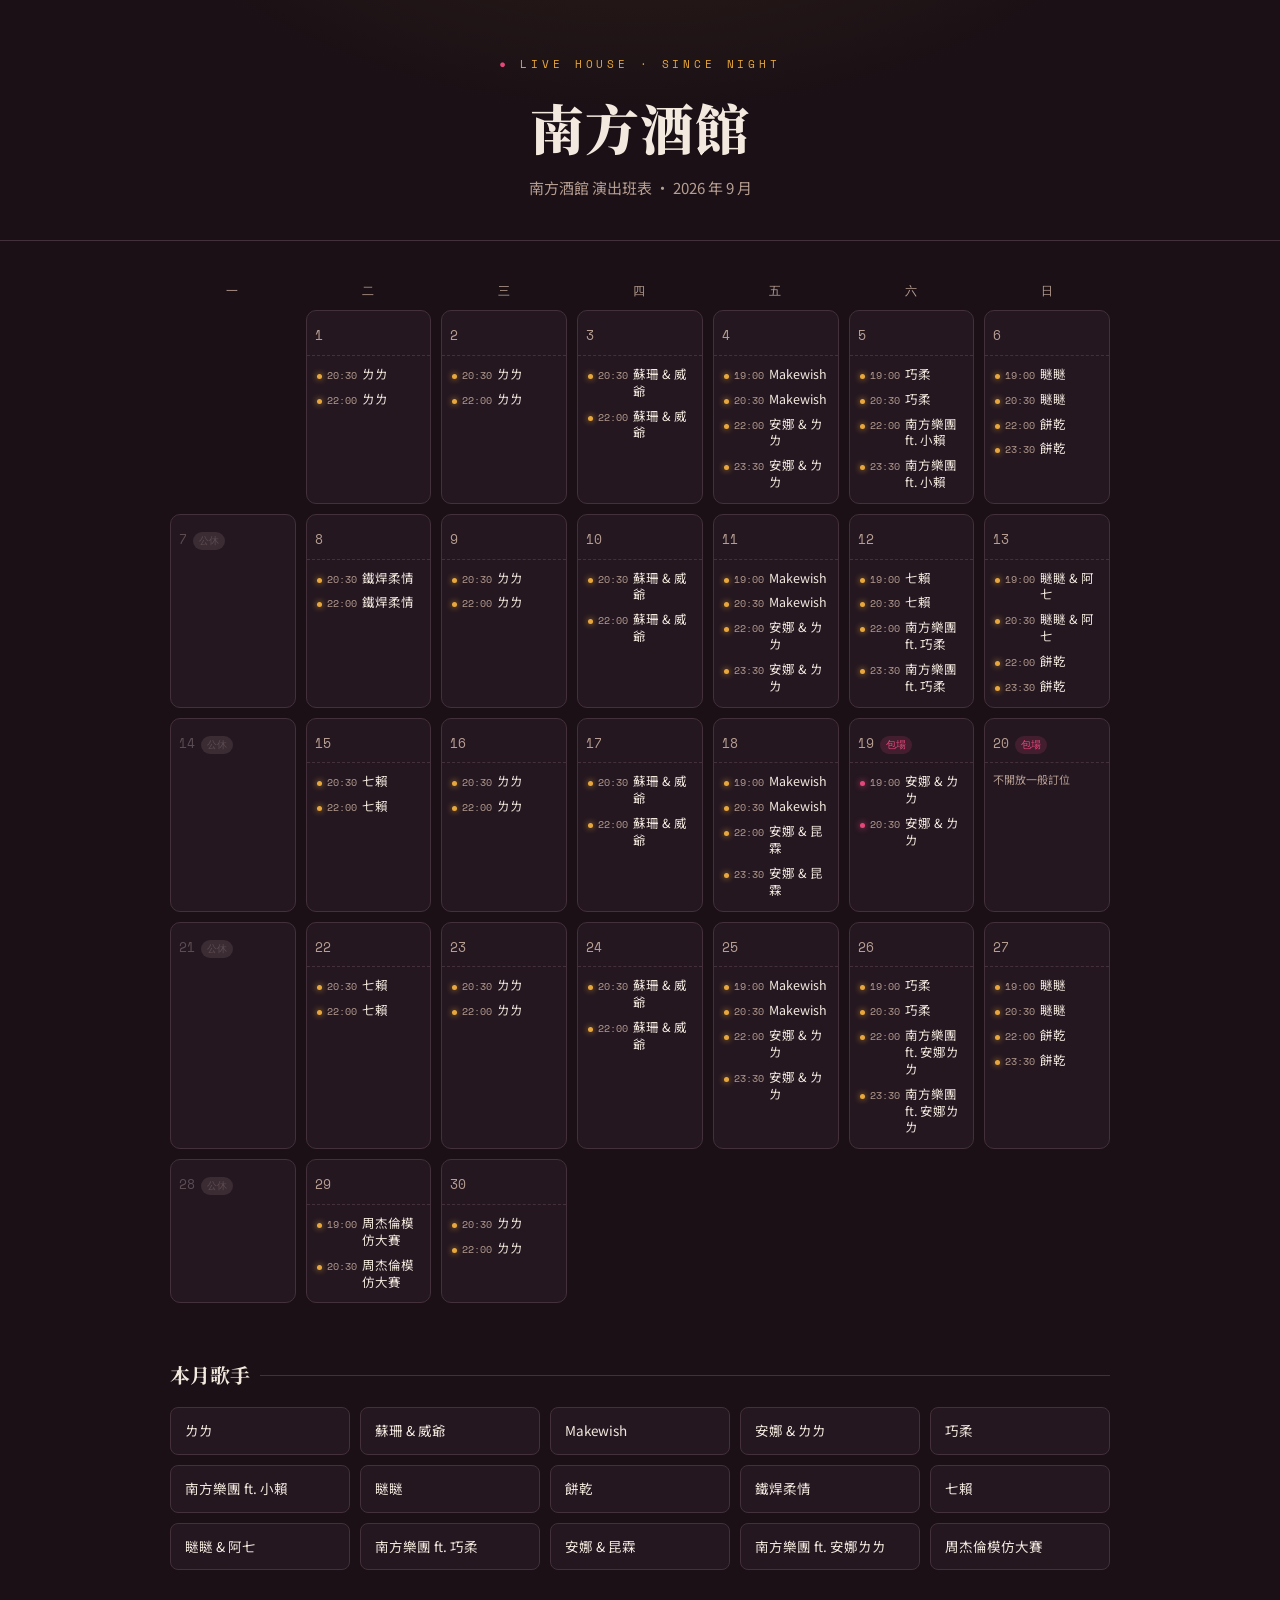
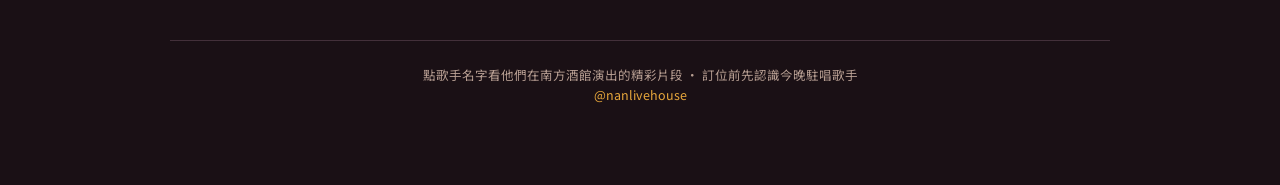
==== index.html @ 3b5760c6 "Add files via upload" ====
<!DOCTYPE html>
<html lang="zh-Hant">
<head>
<meta charset="UTF-8">
<meta name="viewport" content="width=device-width, initial-scale=1.0">
<title>南方酒館｜演出班表</title>
<meta name="description" content="南方酒館現場演出班表,點歌手名字看他們在台上的精彩片段。">
<link rel="stylesheet" href="style.css">
</head>
<body>

<header class="marquee">
  <div class="kicker">Live House · Since Night</div>
  <h1>南方酒館</h1>
  <div class="sub" id="month-sub">演出班表</div>
</header>

<main class="wrap">

  <div class="weekday-row">
    <div>一</div><div>二</div><div>三</div><div>四</div><div>五</div><div>六</div><div>日</div>
  </div>

  <div class="cal-grid" id="cal-grid"></div>

  <h2 class="section-title">本月歌手</h2>
  <div class="act-grid" id="act-grid"></div>

  <footer>
    點歌手名字看他們在南方酒館演出的精彩片段 · 訂位前先認識今晚駐唱歌手<br>
    <a href="https://www.instagram.com/nanlivehouse/" target="_blank" rel="noopener">@nanlivehouse</a>
  </footer>

</main>

<script src="data.js"></script>
<script>
  document.getElementById('month-sub').textContent = MONTH_SUBLABEL + ' · ' + MONTH_LABEL;
  document.title = '南方酒館｜' + MONTH_LABEL + ' 演出班表';

  const calGrid = document.getElementById('cal-grid');

  // 補前面的空格,讓 1 號對齊到正確星期
  for (let i = 0; i < FIRST_WEEKDAY; i++) {
    const empty = document.createElement('div');
    empty.className = 'day-card empty';
    calGrid.appendChild(empty);
  }

  const appearedActs = new Set();

  for (let day = 1; day <= DAYS_IN_MONTH; day++) {
    const info = SCHEDULE[day] || { sets: [] };
    const card = document.createElement('div');
    card.className = 'day-card';
    if (info.closed) card.classList.add('closed');
    if (info.private) card.classList.add('private');

    let html = `<span class="date-num">${day}</span>`;
    if (info.closed) html += `<span class="tag closed-tag">公休</span>`;
    if (info.private) html += `<span class="tag private-tag">包場</span>`;

    if (!info.closed) {
      html += `<hr class="perf">`;
      if (info.sets && info.sets.length) {
        html += `<ul class="lineup">`;
        info.sets.forEach(s => {
          const act = ACTS[s.a];
          if (!act) return;
          appearedActs.add(s.a);
          html += `<li><a href="act.html?id=${encodeURIComponent(s.a)}"><span class="time">${s.t}</span>${act.name}</a></li>`;
        });
        html += `</ul>`;
      } else if (info.private) {
        html += `<div style="font-size:11px;color:var(--muted)">不開放一般訂位</div>`;
      }
    }

    card.innerHTML = html;
    calGrid.appendChild(card);
  }

  // 本月歌手總覽(依 ACTS 定義順序,只列有出場的)
  const actGrid = document.getElementById('act-grid');
  Object.keys(ACTS).forEach(id => {
    if (!appearedActs.has(id)) return;
    const a = document.createElement('a');
    a.className = 'act-chip';
    a.href = `act.html?id=${encodeURIComponent(id)}`;
    a.textContent = ACTS[id].name;
    actGrid.appendChild(a);
  });
</script>

</body>
</html>
---- style.css ----
/* ============================================================
   南方酒館 — 共用樣式
   設計概念：深夜 live house 的票根與招牌燈
   ============================================================ */

@import url('https://fonts.googleapis.com/css2?family=Noto+Serif+TC:wght@600;700;900&family=Noto+Sans+TC:wght@400;500;700&family=Space+Mono:wght@400;700&display=swap');

:root{
  --bg:        #1a1015;
  --surface:   #241720;
  --surface-2: #2c1c26;
  --line:      #43303a;
  --gold:      #e7a73c;
  --gold-dim:  #a97d33;
  --rose:      #e4487a;
  --cream:     #f3e9de;
  --muted:     #b79e92;
  --closed:    #5c4c52;

  --serif: 'Noto Serif TC', serif;
  --sans:  'Noto Sans TC', sans-serif;
  --mono:  'Space Mono', monospace;
}

*{ box-sizing: border-box; }

html{ scroll-behavior: smooth; }

body{
  margin: 0;
  background:
    radial-gradient(ellipse 900px 500px at 50% -10%, rgba(231,167,60,0.10), transparent 60%),
    var(--bg);
  color: var(--cream);
  font-family: var(--sans);
  line-height: 1.6;
  -webkit-font-smoothing: antialiased;
}

a{ color: inherit; text-decoration: none; }

:focus-visible{
  outline: 2px solid var(--gold);
  outline-offset: 3px;
}

.wrap{
  max-width: 980px;
  margin: 0 auto;
  padding: 0 20px 80px;
}

/* ---------- Header / marquee ---------- */

.marquee{
  padding: 56px 20px 40px;
  text-align: center;
  border-bottom: 1px solid var(--line);
  margin-bottom: 40px;
}

.marquee .kicker{
  font-family: var(--mono);
  letter-spacing: 0.35em;
  font-size: 11px;
  color: var(--gold);
  text-transform: uppercase;
}

.marquee .kicker::before{
  content: "● ";
  color: var(--rose);
  animation: pulse 1.8s ease-in-out infinite;
}

.marquee h1{
  font-family: var(--serif);
  font-weight: 900;
  font-size: clamp(34px, 6vw, 54px);
  margin: 10px 0 6px;
  letter-spacing: 0.02em;
}

.marquee .sub{
  color: var(--muted);
  font-size: 15px;
}

@keyframes pulse{
  0%, 100%{ opacity: 1; }
  50%{ opacity: 0.25; }
}

@media (prefers-reduced-motion: reduce){
  .marquee .kicker::before{ animation: none; }
  *{ scroll-behavior: auto !important; }
}

/* ---------- Calendar grid ---------- */

.weekday-row{
  display: grid;
  grid-template-columns: repeat(7, 1fr);
  gap: 10px;
  margin-bottom: 10px;
}
.weekday-row div{
  text-align: center;
  font-family: var(--mono);
  font-size: 12px;
  color: var(--muted);
  letter-spacing: 0.1em;
}

.cal-grid{
  display: grid;
  grid-template-columns: repeat(7, 1fr);
  gap: 10px;
}

.day-card{
  background: var(--surface);
  border: 1px solid var(--line);
  border-radius: 10px;
  min-height: 118px;
  padding: 10px 8px;
  position: relative;
  overflow: hidden;
}

.day-card.empty{
  background: transparent;
  border: none;
}

.day-card.closed{
  color: var(--closed);
}

.day-card .date-num{
  font-family: var(--mono);
  font-size: 13px;
  color: var(--muted);
}

.day-card.closed .date-num{ color: var(--closed); }

.day-card .tag{
  display: inline-block;
  margin-left: 6px;
  font-size: 10px;
  padding: 1px 6px;
  border-radius: 999px;
  font-family: var(--mono);
}

.tag.closed-tag{ background: rgba(92,76,82,0.4); color: var(--closed); }
.tag.private-tag{ background: rgba(228,72,122,0.16); color: var(--rose); }

/* perforation = signature element, separates date from lineup like a torn ticket */
.day-card .perf{
  border: none;
  border-top: 1px dashed var(--line);
  margin: 8px -8px 8px;
  position: relative;
}
.day-card .perf::before,
.day-card .perf::after{
  content: "";
  position: absolute;
  top: -5px;
  width: 10px; height: 10px;
  border-radius: 50%;
  background: var(--bg);
}
.day-card .perf::before{ left: -5px; }
.day-card .perf::after{ right: -5px; }

.lineup{
  list-style: none;
  margin: 0; padding: 0;
  display: flex;
  flex-direction: column;
  gap: 4px;
}

.lineup li a{
  display: flex;
  align-items: baseline;
  gap: 5px;
  font-size: 12.5px;
  color: var(--cream);
  line-height: 1.35;
  padding: 2px 2px;
  border-radius: 4px;
  transition: background 0.15s ease, color 0.15s ease;
}

.lineup li a::before{
  content: "";
  width: 5px; height: 5px;
  border-radius: 50%;
  background: var(--gold);
  flex: none;
  box-shadow: 0 0 6px rgba(231,167,60,0.9);
}

.lineup li a:hover,
.lineup li a:focus-visible{
  background: rgba(231,167,60,0.12);
  color: var(--gold);
}

.lineup .time{
  font-family: var(--mono);
  font-size: 10px;
  color: var(--muted);
  flex: none;
}

.day-card.private .lineup li a::before{ background: var(--rose); box-shadow: 0 0 6px rgba(228,72,122,0.9); }

/* ---------- legend / index list ---------- */

.section-title{
  font-family: var(--serif);
  font-weight: 700;
  font-size: 20px;
  margin: 56px 0 16px;
  display: flex;
  align-items: center;
  gap: 10px;
}
.section-title::after{
  content: "";
  flex: 1;
  height: 1px;
  background: var(--line);
}

.act-grid{
  display: grid;
  grid-template-columns: repeat(auto-fill, minmax(150px, 1fr));
  gap: 10px;
}

.act-chip{
  background: var(--surface);
  border: 1px solid var(--line);
  border-radius: 8px;
  padding: 12px 14px;
  font-size: 13.5px;
  transition: transform 0.15s ease, border-color 0.15s ease;
}
.act-chip:hover, .act-chip:focus-visible{
  border-color: var(--gold-dim);
  transform: translateY(-2px);
}

/* ---------- Act detail page ---------- */

.back-link{
  display: inline-flex;
  align-items: center;
  gap: 6px;
  font-family: var(--mono);
  font-size: 12px;
  color: var(--muted);
  margin-bottom: 28px;
}
.back-link:hover{ color: var(--gold); }

.act-hero{
  padding: 20px 0 30px;
  border-bottom: 1px solid var(--line);
  margin-bottom: 30px;
}
.act-hero .kicker{
  font-family: var(--mono);
  font-size: 11px;
  letter-spacing: 0.3em;
  color: var(--gold);
  text-transform: uppercase;
}
.act-hero h1{
  font-family: var(--serif);
  font-weight: 900;
  font-size: clamp(30px, 6vw, 48px);
  margin: 8px 0 0;
}

.dates-row{
  display: flex;
  flex-wrap: wrap;
  gap: 8px;
  margin-top: 18px;
}
.date-pill{
  font-family: var(--mono);
  font-size: 12px;
  padding: 5px 10px;
  border: 1px solid var(--line);
  border-radius: 999px;
  color: var(--muted);
}

.video-grid{
  display: grid;
  grid-template-columns: repeat(auto-fill, minmax(280px, 1fr));
  gap: 20px;
}

.video-embed{
  background: var(--surface);
  border: 1px solid var(--line);
  border-radius: 12px;
  overflow: hidden;
}

.video-embed iframe,
.video-embed blockquote{
  width: 100% !important;
  margin: 0 !important;
}

.empty-state{
  background: var(--surface);
  border: 1px dashed var(--line);
  border-radius: 12px;
  padding: 40px 24px;
  text-align: center;
  color: var(--muted);
  font-size: 14px;
}
.empty-state .big{
  font-family: var(--serif);
  font-size: 18px;
  color: var(--cream);
  margin-bottom: 6px;
}

footer{
  margin-top: 70px;
  padding-top: 24px;
  border-top: 1px solid var(--line);
  color: var(--muted);
  font-size: 12.5px;
  text-align: center;
}
footer a{ color: var(--gold); }

@media (max-width: 680px){
  .cal-grid, .weekday-row{ grid-template-columns: repeat(7, minmax(0,1fr)); gap: 6px; }
  .day-card{ padding: 6px 5px; min-height: 96px; }
  .lineup li a{ font-size: 10.5px; }
  .lineup .time{ display: none; } /* too tight on phones — dot + name is enough */
  .weekday-row div{ font-size: 10px; }
}
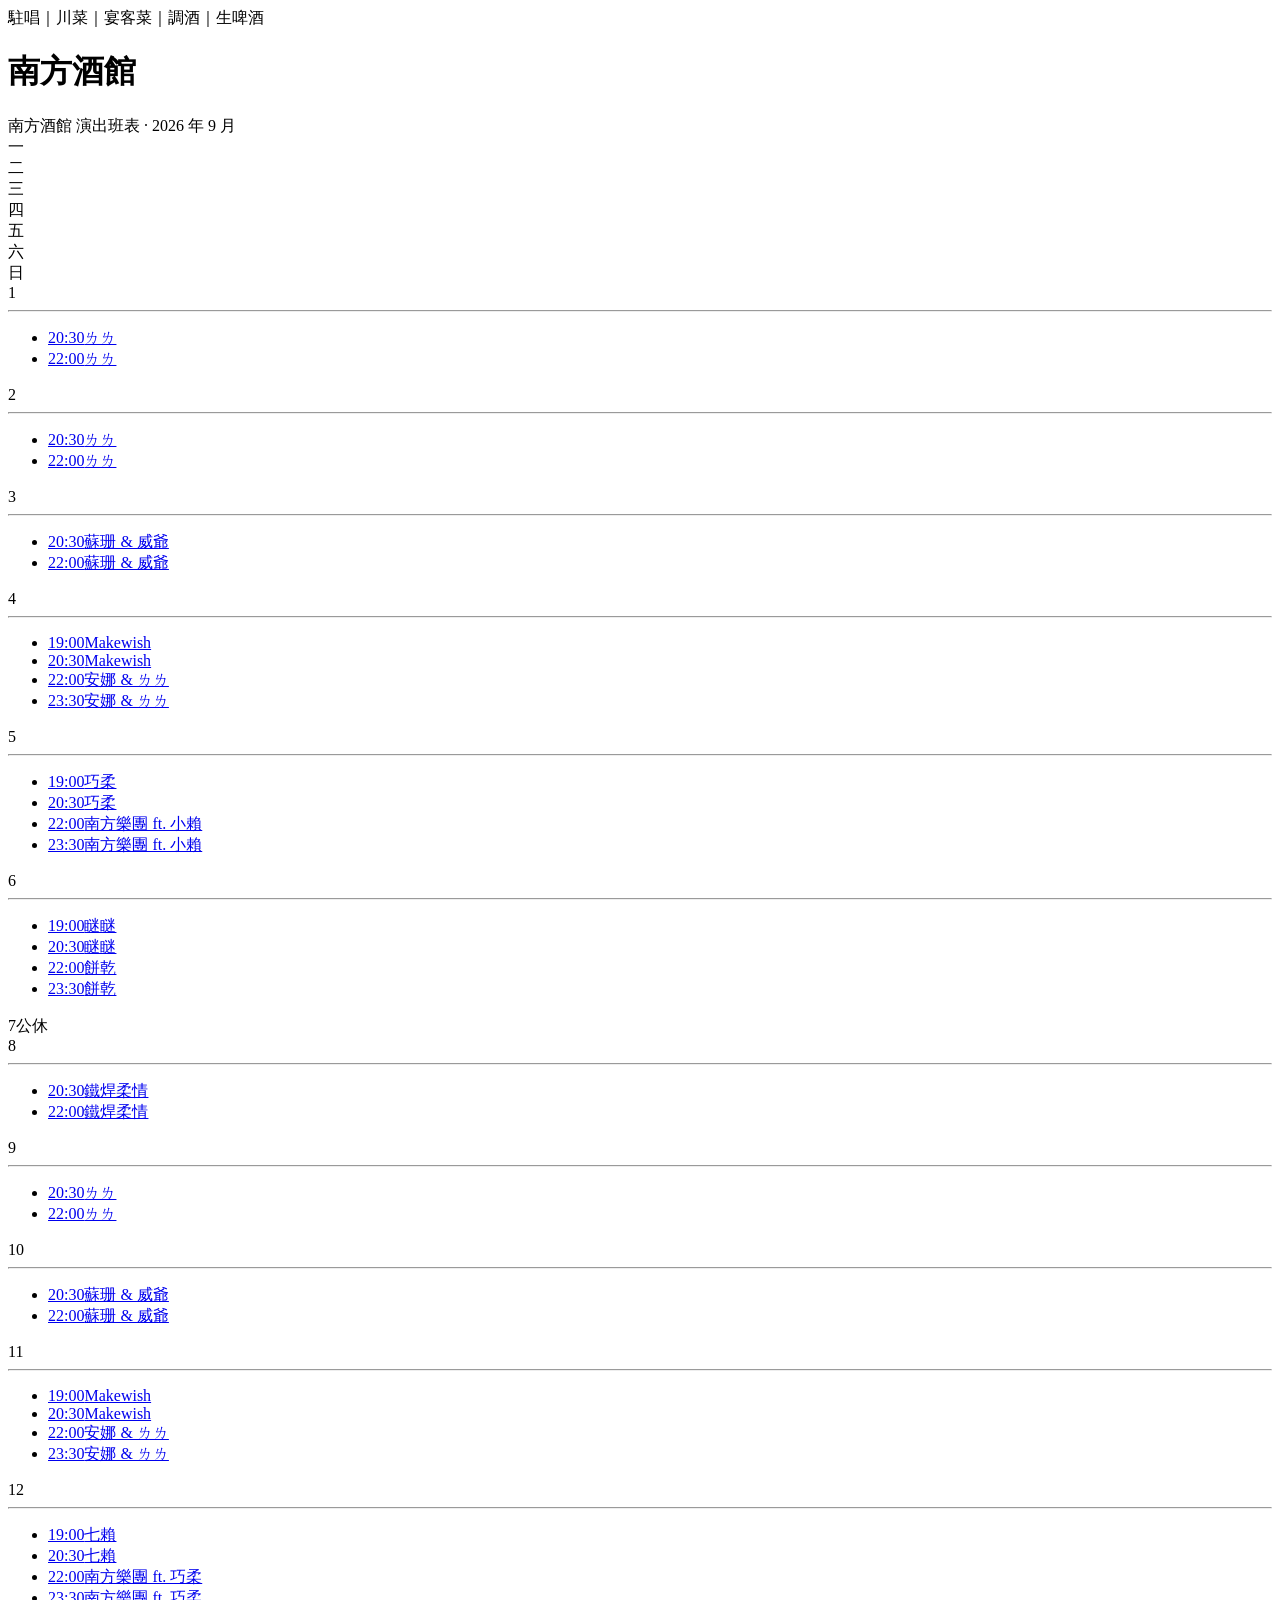
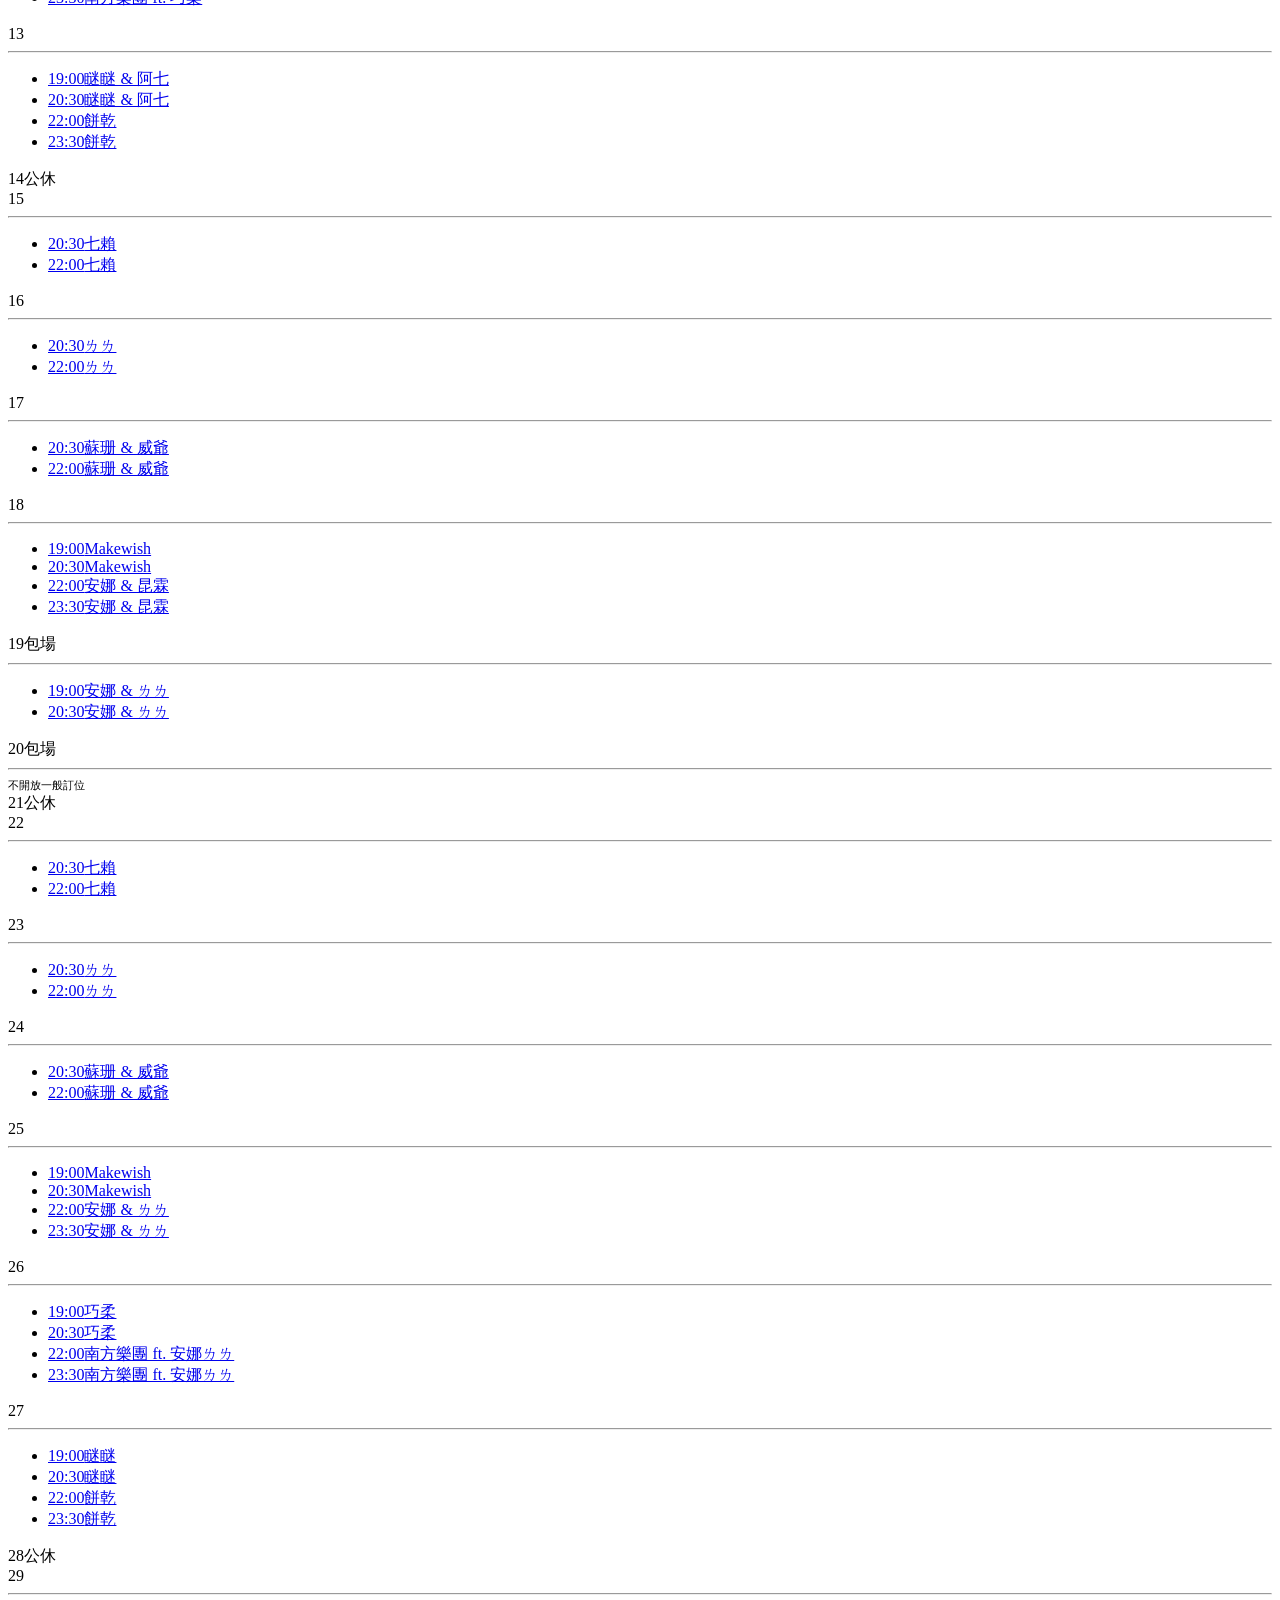
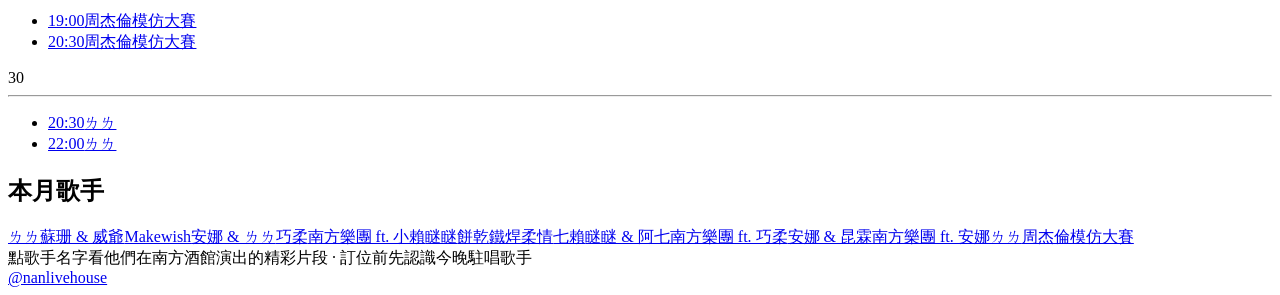
==== commit 074e1868: "Rename index_1.html to index.html" ====
--- a/index.html
+++ b/index.html
@@ -10,7 +10,7 @@
 <body>
 
 <header class="marquee">
-  <div class="kicker">Live House · Since Night</div>
+  <div class="kicker">駐唱｜川菜｜宴客菜｜調酒｜生啤酒</div>
   <h1>南方酒館</h1>
   <div class="sub" id="month-sub">演出班表</div>
 </header>
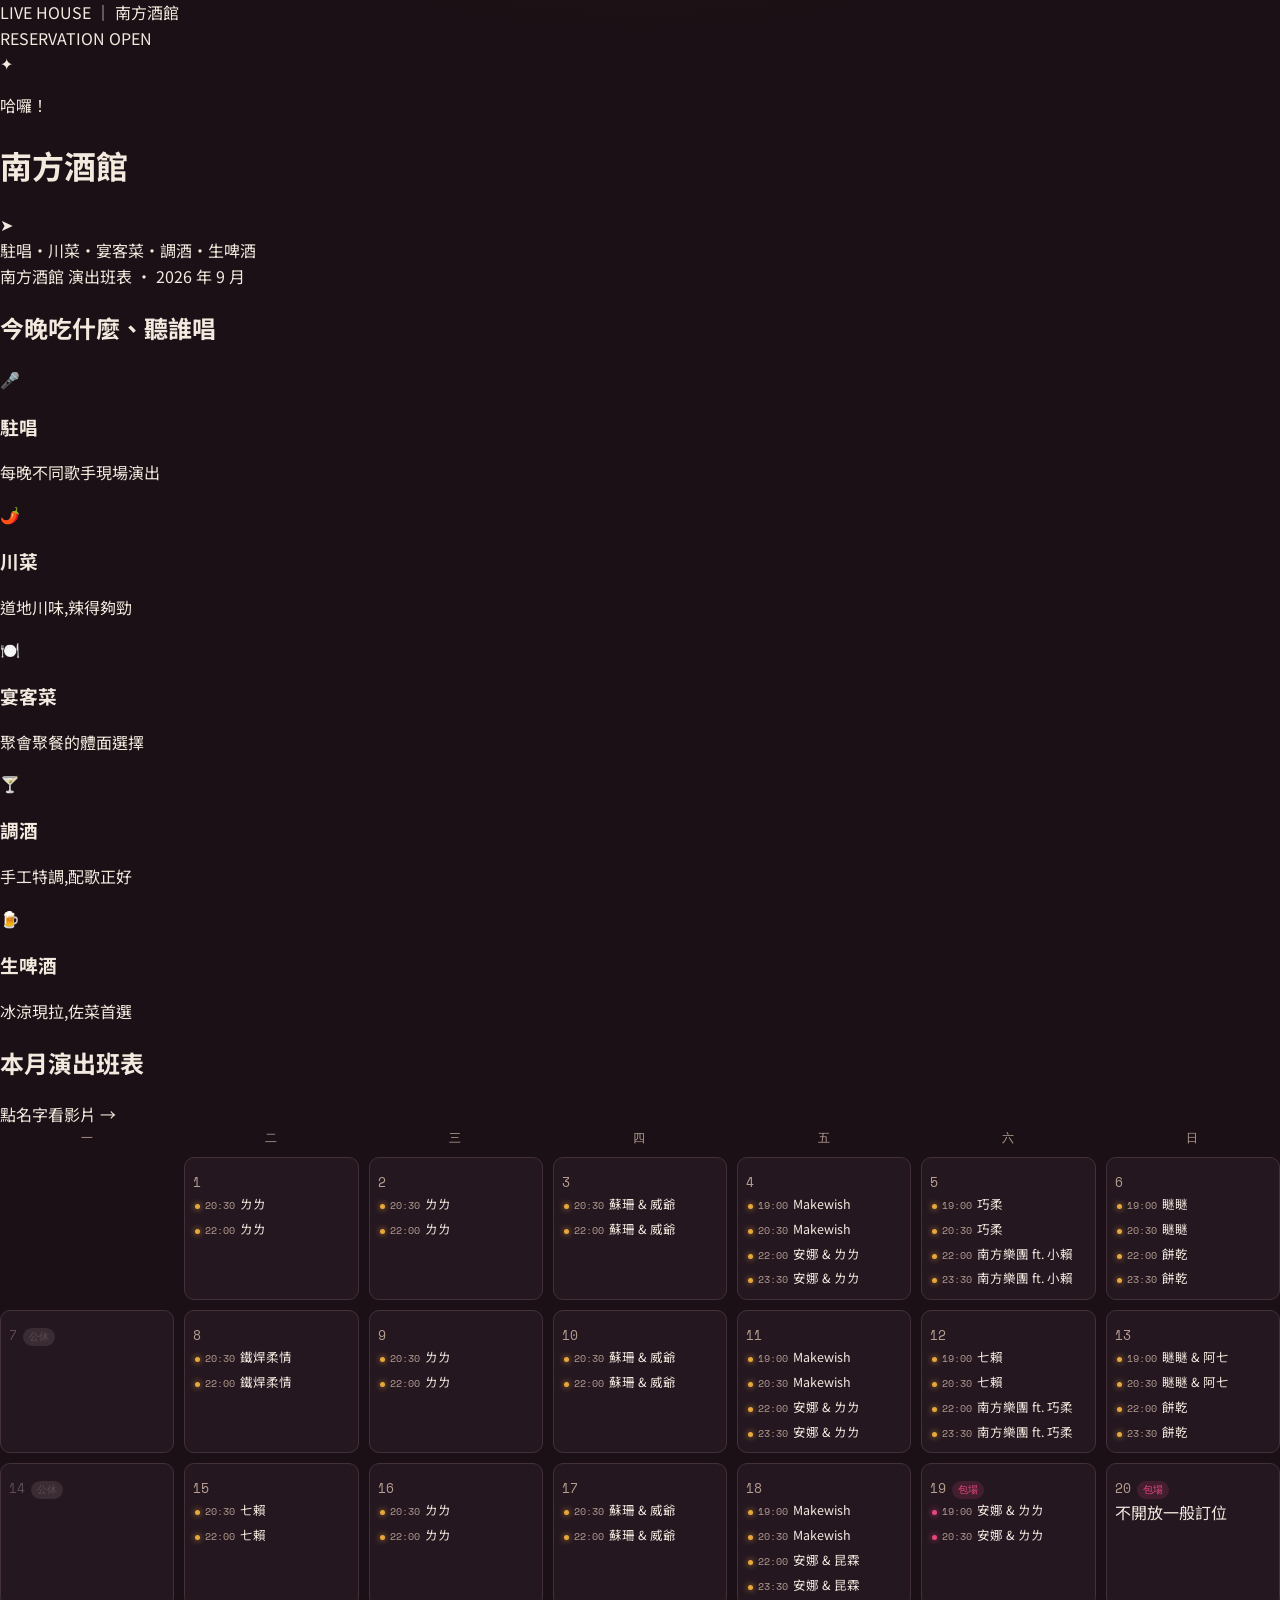
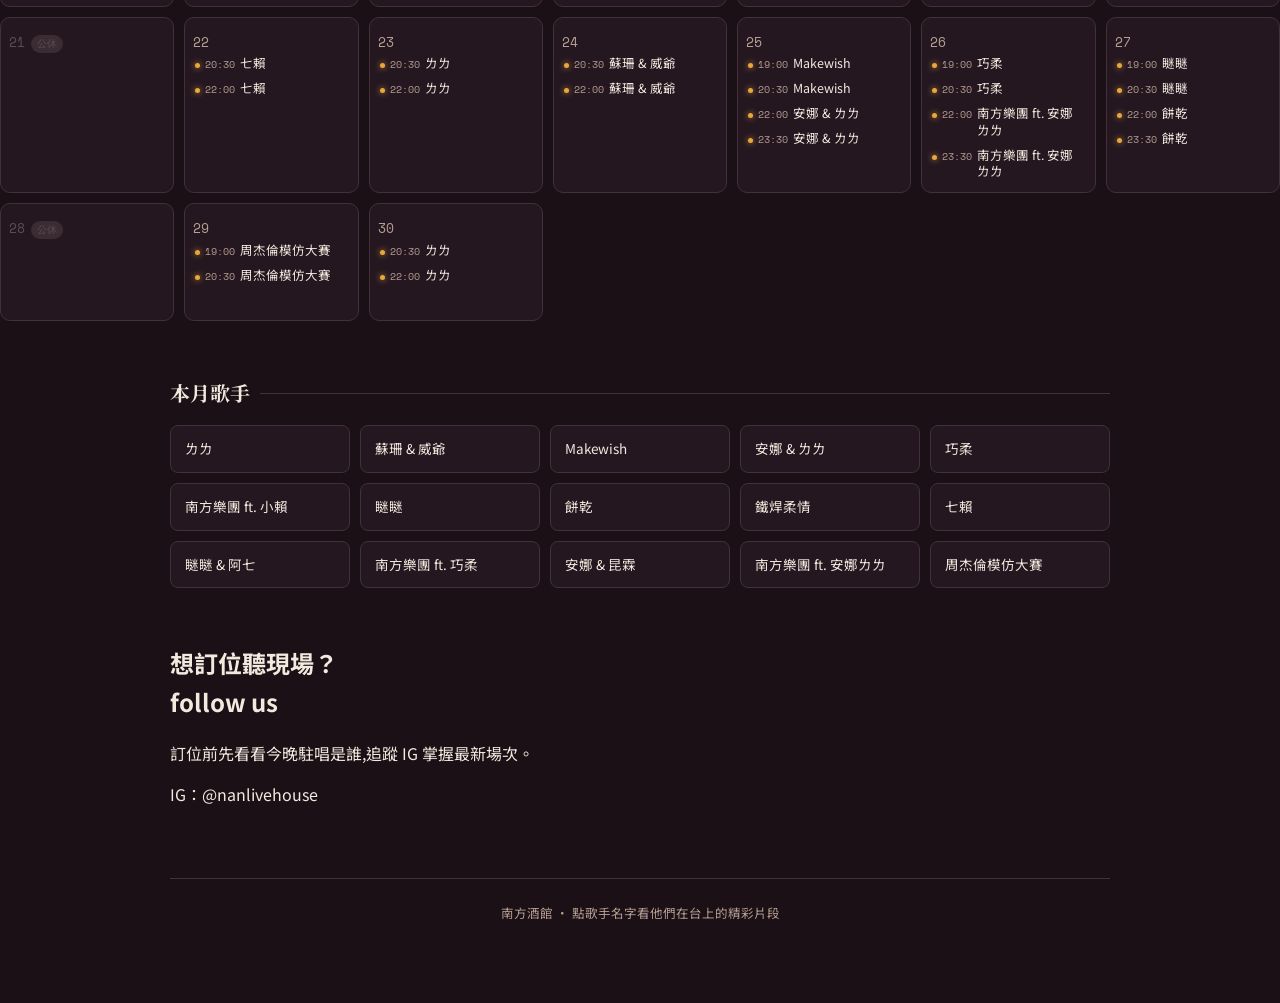
==== commit f0ffa40a: "Update index.html" ====
--- a/index.html
+++ b/index.html
@@ -9,26 +9,89 @@
 </head>
 <body>
 
-<header class="marquee">
-  <div class="kicker">駐唱｜川菜｜宴客菜｜調酒｜生啤酒</div>
-  <h1>南方酒館</h1>
-  <div class="sub" id="month-sub">演出班表</div>
-</header>
+<div class="hero">
+  <div class="hero-top">
+    <div class="eyebrow"><span class="dot"></span>LIVE HOUSE ｜ 南方酒館</div>
+    <div class="portfolio-pill">RESERVATION OPEN</div>
+  </div>
+
+  <div class="hero-headline">
+    <span class="doodle d1">✦</span>
+    <p class="hand-hello">哈囉！</p>
+    <h1 class="big-title">南方酒館</h1>
+    <span class="doodle d2">➤</span>
+  </div>
+
+  <div class="tagline-wrap">
+    <span class="tagline">駐唱・川菜・宴客菜・調酒・生啤酒</span>
+  </div>
+
+  <div class="hero-meta" id="month-sub">Loading…</div>
+</div>
+
+<section class="feature-section">
+  <h2 class="feature-heading">今晚吃什麼、聽誰唱</h2>
+  <div class="feature-row">
+    <div class="feature-item">
+      <div class="feature-icon">🎤</div>
+      <h3>駐唱</h3>
+      <p>每晚不同歌手現場演出</p>
+    </div>
+    <div class="feature-item">
+      <div class="feature-icon">🌶️</div>
+      <h3>川菜</h3>
+      <p>道地川味,辣得夠勁</p>
+    </div>
+    <div class="feature-item">
+      <div class="feature-icon">🍽️</div>
+      <h3>宴客菜</h3>
+      <p>聚會聚餐的體面選擇</p>
+    </div>
+    <div class="feature-item">
+      <div class="feature-icon">🍸</div>
+      <h3>調酒</h3>
+      <p>手工特調,配歌正好</p>
+    </div>
+    <div class="feature-item">
+      <div class="feature-icon">🍺</div>
+      <h3>生啤酒</h3>
+      <p>冰涼現拉,佐菜首選</p>
+    </div>
+  </div>
+</section>
+
+<section class="schedule-band">
+  <div class="schedule-inner">
+    <div class="schedule-heading-row">
+      <h2 class="schedule-heading">本月演出班表</h2>
+      <span class="mini-badge">點名字看影片 →</span>
+    </div>
+
+    <div class="weekday-row">
+      <div>一</div><div>二</div><div>三</div><div>四</div><div>五</div><div>六</div><div>日</div>
+    </div>
+
+    <div class="cal-grid" id="cal-grid"></div>
+  </div>
+</section>
 
 <main class="wrap">
-
-  <div class="weekday-row">
-    <div>一</div><div>二</div><div>三</div><div>四</div><div>五</div><div>六</div><div>日</div>
-  </div>
-
-  <div class="cal-grid" id="cal-grid"></div>
 
   <h2 class="section-title">本月歌手</h2>
   <div class="act-grid" id="act-grid"></div>
 
-  <footer>
-    點歌手名字看他們在南方酒館演出的精彩片段 · 訂位前先認識今晚駐唱歌手<br>
-    <a href="https://www.instagram.com/nanlivehouse/" target="_blank" rel="noopener">@nanlivehouse</a>
+  <div class="cta-band" style="margin-top:56px;">
+    <div class="cta-left">
+      <h2>想訂位聽現場？<br><span class="accent">follow us</span></h2>
+      <p>訂位前先看看今晚駐唱是誰,追蹤 IG 掌握最新場次。</p>
+    </div>
+    <div class="cta-right">
+      IG：<a href="https://www.instagram.com/nanlivehouse/" target="_blank" rel="noopener">@nanlivehouse</a>
+    </div>
+  </div>
+
+  <footer class="site-footer">
+    南方酒館 · 點歌手名字看他們在台上的精彩片段
   </footer>
 
 </main>
@@ -40,7 +103,6 @@
 
   const calGrid = document.getElementById('cal-grid');
 
-  // 補前面的空格,讓 1 號對齊到正確星期
   for (let i = 0; i < FIRST_WEEKDAY; i++) {
     const empty = document.createElement('div');
     empty.className = 'day-card empty';
@@ -61,7 +123,6 @@
     if (info.private) html += `<span class="tag private-tag">包場</span>`;
 
     if (!info.closed) {
-      html += `<hr class="perf">`;
       if (info.sets && info.sets.length) {
         html += `<ul class="lineup">`;
         info.sets.forEach(s => {
@@ -72,7 +133,7 @@
         });
         html += `</ul>`;
       } else if (info.private) {
-        html += `<div style="font-size:11px;color:var(--muted)">不開放一般訂位</div>`;
+        html += `<div class="private-note">不開放一般訂位</div>`;
       }
     }
 
@@ -80,7 +141,6 @@
     calGrid.appendChild(card);
   }
 
-  // 本月歌手總覽(依 ACTS 定義順序,只列有出場的)
   const actGrid = document.getElementById('act-grid');
   Object.keys(ACTS).forEach(id => {
     if (!appearedActs.has(id)) return;
--- a/style.css
+++ b/style.css
@@ -0,0 +1,369 @@
+/* ============================================================
+   南方酒館 — 共用樣式
+   設計概念：深夜 live house 的票根與招牌燈
+   ============================================================ */
+
+@import url('https://fonts.googleapis.com/css2?family=Noto+Serif+TC:wght@600;700;900&family=Noto+Sans+TC:wght@400;500;700&family=Space+Mono:wght@400;700&display=swap');
+
+:root{
+  --bg:        #1a1015;
+  --surface:   #241720;
+  --surface-2: #2c1c26;
+  --line:      #43303a;
+  --gold:      #e7a73c;
+  --gold-dim:  #a97d33;
+  --rose:      #e4487a;
+  --cream:     #f3e9de;
+  --muted:     #b79e92;
+  --closed:    #5c4c52;
+
+  --serif: 'Noto Serif TC', serif;
+  --sans:  'Noto Sans TC', sans-serif;
+  --mono:  'Space Mono', monospace;
+}
+
+*{ box-sizing: border-box; }
+
+html{ scroll-behavior: smooth; }
+
+body{
+  margin: 0;
+  background:
+    radial-gradient(ellipse 900px 500px at 50% -10%, rgba(231,167,60,0.10), transparent 60%),
+    var(--bg);
+  color: var(--cream);
+  font-family: var(--sans);
+  line-height: 1.6;
+  -webkit-font-smoothing: antialiased;
+}
+
+a{ color: inherit; text-decoration: none; }
+
+:focus-visible{
+  outline: 2px solid var(--gold);
+  outline-offset: 3px;
+}
+
+.wrap{
+  max-width: 980px;
+  margin: 0 auto;
+  padding: 0 20px 80px;
+}
+
+/* ---------- Header / marquee ---------- */
+
+.marquee{
+  padding: 56px 20px 40px;
+  text-align: center;
+  border-bottom: 1px solid var(--line);
+  margin-bottom: 40px;
+}
+
+.marquee .kicker{
+  font-family: var(--mono);
+  letter-spacing: 0.15em;
+  font-size: 12px;
+  color: var(--gold);
+}
+
+.marquee .kicker::before{
+  content: "● ";
+  color: var(--rose);
+  animation: pulse 1.8s ease-in-out infinite;
+}
+
+.marquee h1{
+  font-family: var(--serif);
+  font-weight: 900;
+  font-size: clamp(34px, 6vw, 54px);
+  margin: 10px 0 6px;
+  letter-spacing: 0.02em;
+}
+
+.marquee .sub{
+  color: var(--muted);
+  font-size: 15px;
+}
+
+@keyframes pulse{
+  0%, 100%{ opacity: 1; }
+  50%{ opacity: 0.25; }
+}
+
+@media (prefers-reduced-motion: reduce){
+  .marquee .kicker::before{ animation: none; }
+  *{ scroll-behavior: auto !important; }
+}
+
+/* ---------- Calendar grid ---------- */
+
+.weekday-row{
+  display: grid;
+  grid-template-columns: repeat(7, 1fr);
+  gap: 10px;
+  margin-bottom: 10px;
+}
+.weekday-row div{
+  text-align: center;
+  font-family: var(--mono);
+  font-size: 12px;
+  color: var(--muted);
+  letter-spacing: 0.1em;
+}
+
+.cal-grid{
+  display: grid;
+  grid-template-columns: repeat(7, 1fr);
+  gap: 10px;
+}
+
+.day-card{
+  background: var(--surface);
+  border: 1px solid var(--line);
+  border-radius: 10px;
+  min-height: 118px;
+  padding: 10px 8px;
+  position: relative;
+  overflow: hidden;
+}
+
+.day-card.empty{
+  background: transparent;
+  border: none;
+}
+
+.day-card.closed{
+  color: var(--closed);
+}
+
+.day-card .date-num{
+  font-family: var(--mono);
+  font-size: 13px;
+  color: var(--muted);
+}
+
+.day-card.closed .date-num{ color: var(--closed); }
+
+.day-card .tag{
+  display: inline-block;
+  margin-left: 6px;
+  font-size: 10px;
+  padding: 1px 6px;
+  border-radius: 999px;
+  font-family: var(--mono);
+}
+
+.tag.closed-tag{ background: rgba(92,76,82,0.4); color: var(--closed); }
+.tag.private-tag{ background: rgba(228,72,122,0.16); color: var(--rose); }
+
+/* perforation = signature element, separates date from lineup like a torn ticket */
+.day-card .perf{
+  border: none;
+  border-top: 1px dashed var(--line);
+  margin: 8px -8px 8px;
+  position: relative;
+}
+.day-card .perf::before,
+.day-card .perf::after{
+  content: "";
+  position: absolute;
+  top: -5px;
+  width: 10px; height: 10px;
+  border-radius: 50%;
+  background: var(--bg);
+}
+.day-card .perf::before{ left: -5px; }
+.day-card .perf::after{ right: -5px; }
+
+.lineup{
+  list-style: none;
+  margin: 0; padding: 0;
+  display: flex;
+  flex-direction: column;
+  gap: 4px;
+}
+
+.lineup li a{
+  display: flex;
+  align-items: baseline;
+  gap: 5px;
+  font-size: 12.5px;
+  color: var(--cream);
+  line-height: 1.35;
+  padding: 2px 2px;
+  border-radius: 4px;
+  transition: background 0.15s ease, color 0.15s ease;
+}
+
+.lineup li a::before{
+  content: "";
+  width: 5px; height: 5px;
+  border-radius: 50%;
+  background: var(--gold);
+  flex: none;
+  box-shadow: 0 0 6px rgba(231,167,60,0.9);
+}
+
+.lineup li a:hover,
+.lineup li a:focus-visible{
+  background: rgba(231,167,60,0.12);
+  color: var(--gold);
+}
+
+.lineup .time{
+  font-family: var(--mono);
+  font-size: 10px;
+  color: var(--muted);
+  flex: none;
+}
+
+.day-card.private .lineup li a::before{ background: var(--rose); box-shadow: 0 0 6px rgba(228,72,122,0.9); }
+
+/* ---------- legend / index list ---------- */
+
+.section-title{
+  font-family: var(--serif);
+  font-weight: 700;
+  font-size: 20px;
+  margin: 56px 0 16px;
+  display: flex;
+  align-items: center;
+  gap: 10px;
+}
+.section-title::after{
+  content: "";
+  flex: 1;
+  height: 1px;
+  background: var(--line);
+}
+
+.act-grid{
+  display: grid;
+  grid-template-columns: repeat(auto-fill, minmax(150px, 1fr));
+  gap: 10px;
+}
+
+.act-chip{
+  background: var(--surface);
+  border: 1px solid var(--line);
+  border-radius: 8px;
+  padding: 12px 14px;
+  font-size: 13.5px;
+  transition: transform 0.15s ease, border-color 0.15s ease;
+}
+.act-chip:hover, .act-chip:focus-visible{
+  border-color: var(--gold-dim);
+  transform: translateY(-2px);
+}
+
+/* ---------- Act detail page ---------- */
+
+.back-link{
+  display: inline-flex;
+  align-items: center;
+  gap: 6px;
+  font-family: var(--mono);
+  font-size: 12px;
+  color: var(--muted);
+  margin-bottom: 28px;
+}
+.back-link:hover{ color: var(--gold); }
+
+.act-hero{
+  padding: 20px 0 30px;
+  border-bottom: 1px solid var(--line);
+  margin-bottom: 30px;
+}
+.act-hero .kicker{
+  font-family: var(--mono);
+  font-size: 11px;
+  letter-spacing: 0.3em;
+  color: var(--gold);
+  text-transform: uppercase;
+}
+.act-hero h1{
+  font-family: var(--serif);
+  font-weight: 900;
+  font-size: clamp(30px, 6vw, 48px);
+  margin: 8px 0 0;
+}
+
+.dates-row{
+  display: flex;
+  flex-wrap: wrap;
+  gap: 8px;
+  margin-top: 18px;
+}
+.date-pill{
+  font-family: var(--mono);
+  font-size: 12px;
+  padding: 5px 10px;
+  border: 1px solid var(--line);
+  border-radius: 999px;
+  color: var(--muted);
+}
+
+.video-grid{
+  display: grid;
+  grid-template-columns: repeat(auto-fill, minmax(280px, 1fr));
+  gap: 20px;
+}
+
+.video-embed{
+  background: var(--surface);
+  border: 1px solid var(--line);
+  border-radius: 12px;
+  overflow: hidden;
+}
+
+.video-embed iframe,
+.video-embed blockquote{
+  width: 100% !important;
+  margin: 0 !important;
+}
+
+.empty-state{
+  background: var(--surface);
+  border: 1px dashed var(--line);
+  border-radius: 12px;
+  padding: 40px 24px;
+  text-align: center;
+  color: var(--muted);
+  font-size: 14px;
+}
+.empty-state .big{
+  font-family: var(--serif);
+  font-size: 18px;
+  color: var(--cream);
+  margin-bottom: 6px;
+}
+
+footer{
+  margin-top: 70px;
+  padding-top: 24px;
+  border-top: 1px solid var(--line);
+  color: var(--muted);
+  font-size: 12.5px;
+  text-align: center;
+}
+footer a{ color: var(--gold); }
+
+@media (max-width: 680px){
+  .cal-grid, .weekday-row{ grid-template-columns: repeat(7, minmax(0,1fr)); gap: 6px; }
+  .day-card{ padding: 6px 4px; min-height: 108px; }
+  .weekday-row div{ font-size: 10px; }
+
+  .lineup li a{
+    flex-direction: column;
+    align-items: flex-start;
+    gap: 1px;
+    font-size: 9.5px;
+    padding: 3px 2px;
+  }
+  .lineup li a::before{ display: none; } /* 手機空間有限,拿掉燈泡點,改用時間當視覺標記 */
+  .lineup .time{
+    font-size: 8.5px;
+    color: var(--gold);
+    line-height: 1.1;
+  }
+}
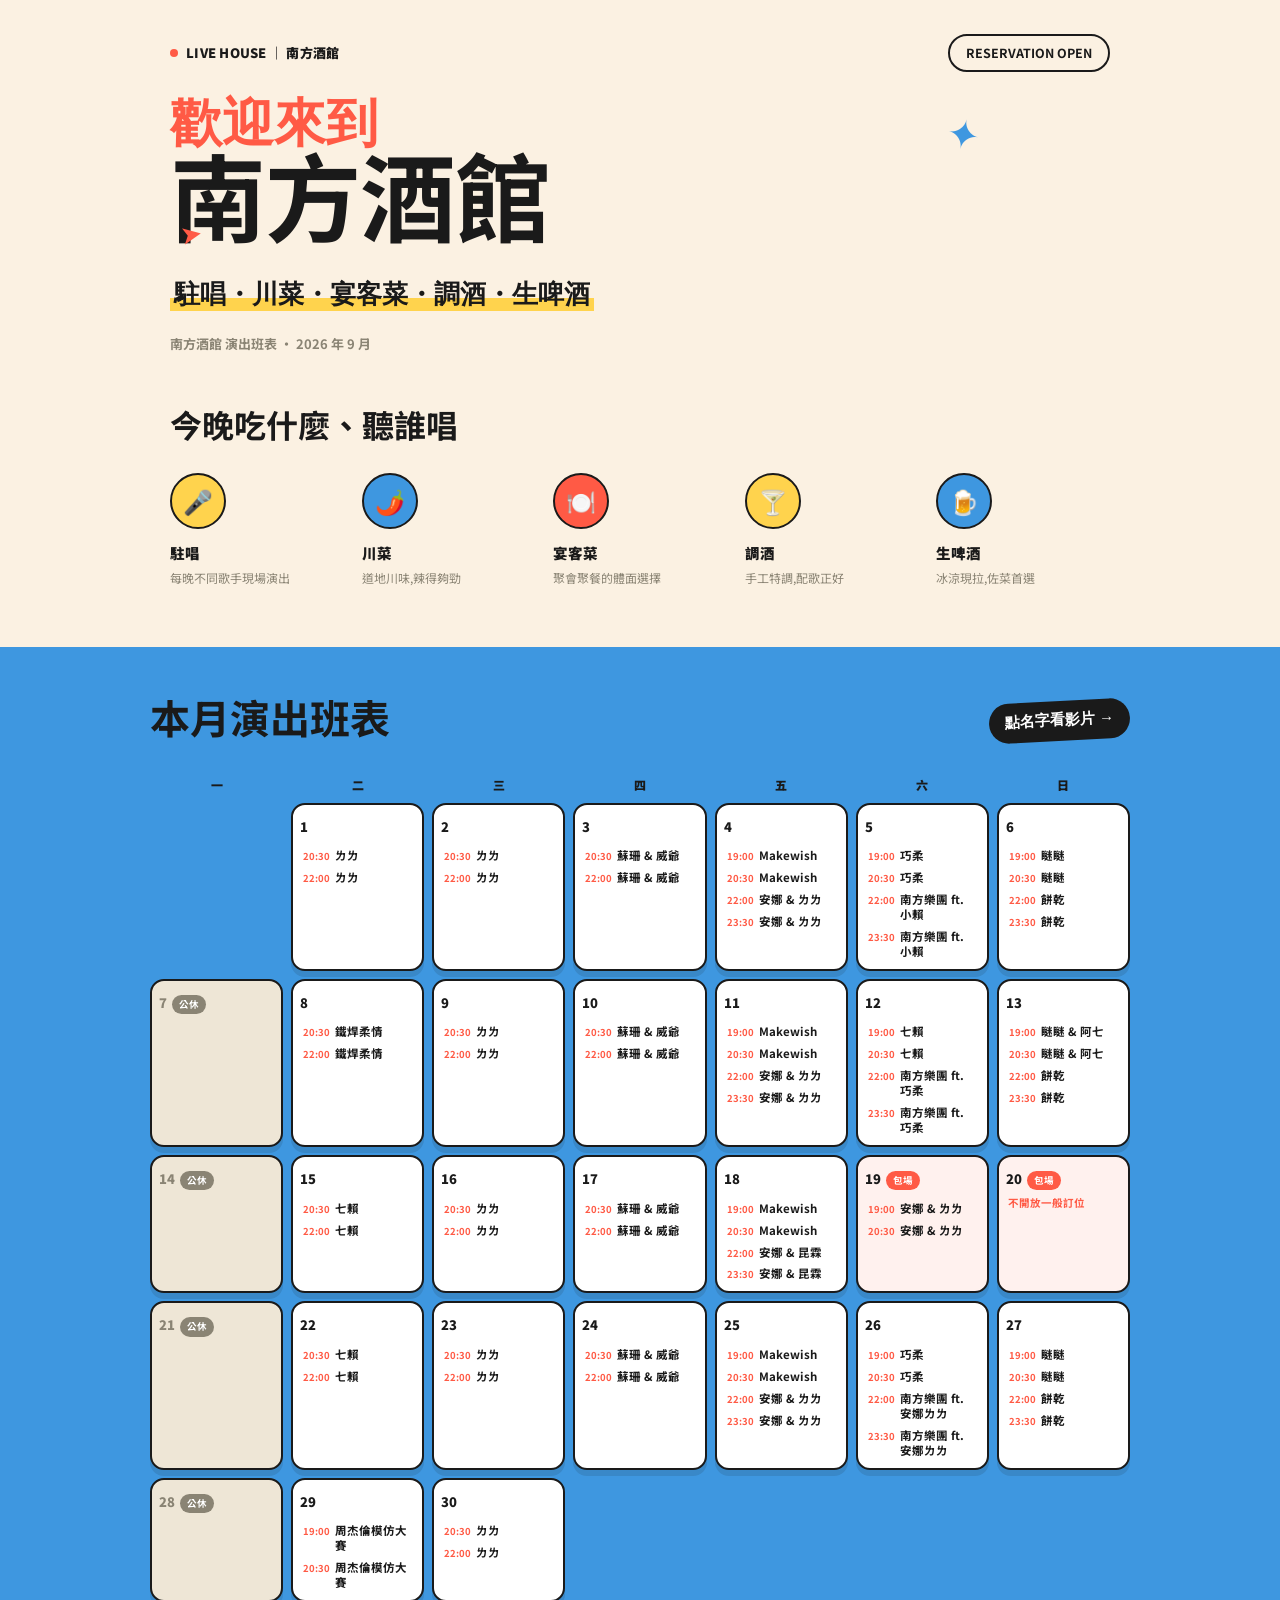
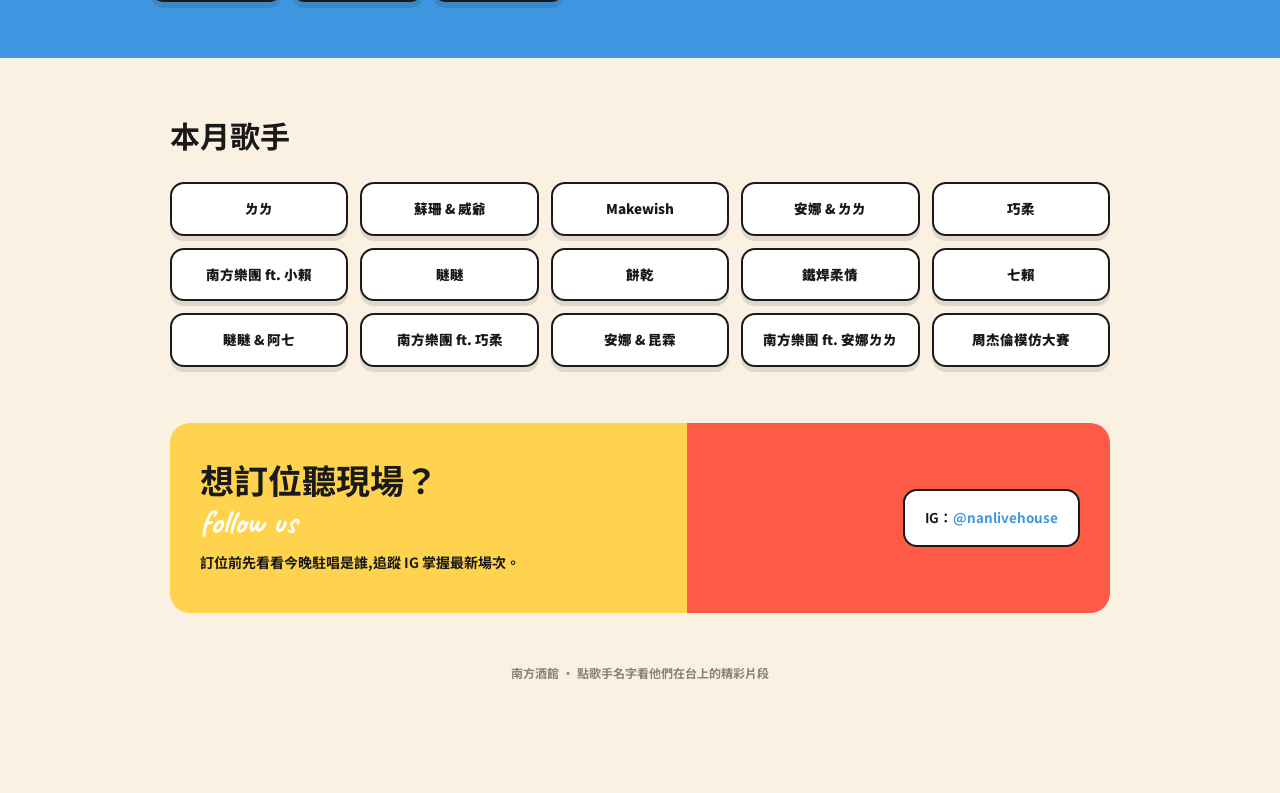
==== commit 2b50f236: "Update index.html" ====
--- a/index.html
+++ b/index.html
@@ -17,7 +17,7 @@
 
   <div class="hero-headline">
     <span class="doodle d1">✦</span>
-    <p class="hand-hello">哈囉！</p>
+    <p class="hand-hello">歡迎來到</p>
     <h1 class="big-title">南方酒館</h1>
     <span class="doodle d2">➤</span>
   </div>
--- a/style.css
+++ b/style.css
@@ -1,369 +1,419 @@
-/* ============================================================
-   南方酒館 — 共用樣式
-   設計概念：深夜 live house 的票根與招牌燈
-   ============================================================ */
-
-@import url('https://fonts.googleapis.com/css2?family=Noto+Serif+TC:wght@600;700;900&family=Noto+Sans+TC:wght@400;500;700&family=Space+Mono:wght@400;700&display=swap');
+@import url('https://fonts.googleapis.com/css2?family=Archivo+Black&family=Caveat:wght@600;700&family=Noto+Sans+TC:wght@400;500;700;900&display=swap');
 
 :root{
-  --bg:        #1a1015;
-  --surface:   #241720;
-  --surface-2: #2c1c26;
-  --line:      #43303a;
-  --gold:      #e7a73c;
-  --gold-dim:  #a97d33;
-  --rose:      #e4487a;
-  --cream:     #f3e9de;
-  --muted:     #b79e92;
-  --closed:    #5c4c52;
-
-  --serif: 'Noto Serif TC', serif;
-  --sans:  'Noto Sans TC', sans-serif;
-  --mono:  'Space Mono', monospace;
+  --cream:  #fbf1e2;
+  --ink:    #1a1a1a;
+  --yellow: #ffd34d;
+  --coral:  #ff5a45;
+  --blue:   #3e97e0;
+  --white:  #ffffff;
+  --muted:  #8a8474;
+  --line:   #1a1a1a;
+
+  --display: 'Archivo Black', 'Noto Sans TC', sans-serif;
+  --hand: 'Caveat', cursive;
+  --sans: 'Noto Sans TC', sans-serif;
 }
 
 *{ box-sizing: border-box; }
-
 html{ scroll-behavior: smooth; }
 
 body{
   margin: 0;
-  background:
-    radial-gradient(ellipse 900px 500px at 50% -10%, rgba(231,167,60,0.10), transparent 60%),
-    var(--bg);
-  color: var(--cream);
+  background: var(--cream);
+  color: var(--ink);
   font-family: var(--sans);
   line-height: 1.6;
   -webkit-font-smoothing: antialiased;
 }
 
 a{ color: inherit; text-decoration: none; }
-
-:focus-visible{
-  outline: 2px solid var(--gold);
-  outline-offset: 3px;
-}
-
-.wrap{
+:focus-visible{ outline: 3px solid var(--blue); outline-offset: 2px; }
+
+.wrap{ max-width: 980px; margin: 0 auto; padding: 0 20px 90px; }
+
+/* ---------- hero ---------- */
+
+.hero{
   max-width: 980px;
   margin: 0 auto;
-  padding: 0 20px 80px;
-}
-
-/* ---------- Header / marquee ---------- */
-
-.marquee{
-  padding: 56px 20px 40px;
+  padding: 34px 20px 10px;
+  position: relative;
+}
+
+.hero-top{
+  display: flex;
+  align-items: center;
+  justify-content: space-between;
+  gap: 16px;
+  margin-bottom: 26px;
+}
+
+.eyebrow{
+  font-weight: 900;
+  font-size: 13px;
+  letter-spacing: 0.02em;
+  display: flex;
+  align-items: center;
+  gap: 8px;
+}
+.eyebrow .dot{ width: 8px; height: 8px; border-radius: 50%; background: var(--coral); display: inline-block; }
+
+.portfolio-pill{
+  font-weight: 700;
+  font-size: 12.5px;
+  border: 2px solid var(--ink);
+  border-radius: 999px;
+  padding: 7px 16px;
+}
+
+.stamp{
+  width: 92px; height: 92px;
+  border-radius: 50%;
+  background: var(--yellow);
+  border: 2px solid var(--ink);
+  display: flex;
+  align-items: center;
+  justify-content: center;
   text-align: center;
-  border-bottom: 1px solid var(--line);
-  margin-bottom: 40px;
-}
-
-.marquee .kicker{
-  font-family: var(--mono);
-  letter-spacing: 0.15em;
-  font-size: 12px;
-  color: var(--gold);
-}
-
-.marquee .kicker::before{
-  content: "● ";
-  color: var(--rose);
-  animation: pulse 1.8s ease-in-out infinite;
-}
-
-.marquee h1{
-  font-family: var(--serif);
-  font-weight: 900;
-  font-size: clamp(34px, 6vw, 54px);
-  margin: 10px 0 6px;
-  letter-spacing: 0.02em;
-}
-
-.marquee .sub{
+  font-family: var(--hand);
+  font-weight: 700;
+  font-size: 15px;
+  line-height: 1.15;
+  transform: rotate(8deg);
+  flex: none;
+}
+
+.hero-headline{ position: relative; }
+
+.hand-hello{
+  font-family: var(--hand);
+  font-weight: 700;
+  color: var(--coral);
+  font-size: clamp(34px, 7vw, 52px);
+  margin: 0;
+  line-height: 1;
+}
+
+.big-title{
+  font-family: var(--display);
+  font-size: clamp(46px, 11vw, 96px);
+  line-height: 0.98;
+  margin: 6px 0 0;
+  letter-spacing: -0.01em;
+}
+
+.tagline-wrap{ margin: 24px 0 8px; }
+.tagline{
+  display: inline;
+  font-family: var(--hand);
+  font-weight: 700;
+  font-size: clamp(20px, 3.4vw, 26px);
+  background: linear-gradient(transparent 62%, var(--yellow) 62%);
+  padding: 0 4px;
+}
+
+.hero-meta{
+  margin-top: 18px;
+  font-size: 13px;
   color: var(--muted);
+  font-weight: 700;
+}
+
+/* doodle asterisk accents */
+.doodle{
+  position: absolute;
+  font-family: var(--display);
+  color: var(--blue);
+  pointer-events: none;
+  user-select: none;
+}
+.doodle.d1{ top: 6px; right: 130px; font-size: 40px; transform: rotate(12deg); }
+.doodle.d2{ bottom: -6px; left: 10px; font-size: 26px; color: var(--coral); transform: rotate(-10deg); }
+
+/* ---------- feature row (what we offer) ---------- */
+
+.feature-section{ padding: 46px 20px 10px; max-width: 980px; margin: 0 auto; }
+
+.feature-heading{
+  font-family: var(--display);
+  font-size: clamp(24px, 4vw, 32px);
+  line-height: 1.15;
+  margin: 0 0 26px;
+}
+
+.feature-row{
+  display: grid;
+  grid-template-columns: repeat(5, 1fr);
+  gap: 18px;
+}
+
+.feature-item{ text-align: left; }
+
+.feature-icon{
+  width: 56px; height: 56px;
+  border-radius: 50%;
+  border: 2px solid var(--ink);
+  display: flex;
+  align-items: center;
+  justify-content: center;
+  font-size: 24px;
+  margin-bottom: 12px;
+}
+.feature-item:nth-child(5n+1) .feature-icon{ background: var(--yellow); }
+.feature-item:nth-child(5n+2) .feature-icon{ background: var(--blue); }
+.feature-item:nth-child(5n+3) .feature-icon{ background: var(--coral); }
+.feature-item:nth-child(5n+4) .feature-icon{ background: var(--yellow); }
+.feature-item:nth-child(5n+5) .feature-icon{ background: var(--blue); }
+
+.feature-item h3{ font-size: 14.5px; margin: 0 0 5px; font-weight: 900; }
+.feature-item p{ font-size: 12px; color: var(--muted); margin: 0; line-height: 1.5; }
+
+/* ---------- schedule section (selected work equivalent) ---------- */
+
+.schedule-band{
+  background: var(--blue);
+  margin-top: 50px;
+  padding: 42px 20px 56px;
+}
+
+.schedule-inner{ max-width: 980px; margin: 0 auto; }
+
+.schedule-heading-row{
+  display: flex;
+  align-items: center;
+  justify-content: space-between;
+  gap: 16px;
+  margin-bottom: 22px;
+}
+
+.schedule-heading{
+  font-family: var(--display);
+  font-size: clamp(26px, 5vw, 40px);
+  color: var(--ink);
+  margin: 0;
+}
+
+.mini-badge{
+  background: var(--ink);
+  color: var(--white);
+  font-family: var(--hand);
+  font-weight: 700;
   font-size: 15px;
-}
-
-@keyframes pulse{
-  0%, 100%{ opacity: 1; }
-  50%{ opacity: 0.25; }
-}
-
-@media (prefers-reduced-motion: reduce){
-  .marquee .kicker::before{ animation: none; }
-  *{ scroll-behavior: auto !important; }
-}
-
-/* ---------- Calendar grid ---------- */
+  padding: 8px 16px;
+  border-radius: 999px;
+  transform: rotate(-3deg);
+  white-space: nowrap;
+}
 
 .weekday-row{
   display: grid;
   grid-template-columns: repeat(7, 1fr);
-  gap: 10px;
-  margin-bottom: 10px;
+  gap: 8px;
+  margin-bottom: 8px;
 }
 .weekday-row div{
   text-align: center;
-  font-family: var(--mono);
+  font-weight: 900;
+  font-size: 12px;
+  color: var(--ink);
+}
+
+.cal-grid{ display: grid; grid-template-columns: repeat(7, 1fr); gap: 8px; }
+
+.day-card{
+  background: var(--white);
+  border: 2px solid var(--ink);
+  border-radius: 14px;
+  min-height: 116px;
+  padding: 8px 7px;
+  box-shadow: 0 6px 0 rgba(26,26,26,0.12);
+}
+.day-card.empty{ background: transparent; border: none; box-shadow: none; }
+.day-card.closed{ background: #eee6d6; color: var(--muted); }
+.day-card.private{ background: #fff1ee; }
+
+.date-num{ font-weight: 900; font-size: 13px; }
+
+.tag{
+  display: inline-block;
+  margin-left: 5px;
+  font-size: 9.5px;
+  font-weight: 700;
+  padding: 2px 7px;
+  border-radius: 999px;
+}
+.tag.closed-tag{ background: var(--muted); color: var(--white); }
+.tag.private-tag{ background: var(--coral); color: var(--white); }
+
+.lineup{ list-style: none; margin: 8px 0 0; padding: 0; display: flex; flex-direction: column; gap: 3px; }
+
+.lineup li a{
+  display: flex;
+  align-items: baseline;
+  gap: 5px;
+  font-size: 11.5px;
+  font-weight: 700;
+  color: var(--ink);
+  line-height: 1.3;
+  padding: 2px 3px;
+  border-radius: 6px;
+  transition: background 0.12s ease;
+}
+.lineup li a:hover, .lineup li a:focus-visible{ background: var(--yellow); }
+.lineup .time{ font-size: 9.5px; font-weight: 700; color: var(--coral); flex: none; }
+.private-note{ font-size: 10.5px; color: var(--coral); font-weight: 700; padding: 4px 2px; }
+
+/* ---------- act index chips ---------- */
+
+.section-title{
+  font-family: var(--display);
+  font-size: clamp(22px, 4vw, 30px);
+  margin: 56px 0 20px;
+}
+
+.act-grid{ display: grid; grid-template-columns: repeat(auto-fill, minmax(150px, 1fr)); gap: 12px; }
+
+.act-chip{
+  background: var(--white);
+  border: 2px solid var(--ink);
+  border-radius: 14px;
+  padding: 14px 16px;
+  font-weight: 900;
+  font-size: 13.5px;
+  text-align: center;
+  box-shadow: 0 5px 0 rgba(26,26,26,0.12);
+  transition: transform 0.12s ease, background 0.12s ease;
+}
+.act-chip:hover, .act-chip:focus-visible{ background: var(--yellow); transform: translateY(-2px); }
+
+/* ---------- footer CTA ---------- */
+
+.cta-band{
+  margin-top: 60px;
+  background: linear-gradient(90deg, var(--yellow) 0%, var(--yellow) 55%, var(--coral) 55%, var(--coral) 100%);
+  border-radius: 20px;
+  padding: 40px 30px;
+  display: flex;
+  flex-wrap: wrap;
+  gap: 20px;
+  align-items: center;
+  justify-content: space-between;
+}
+.cta-left h2{
+  font-family: var(--display);
+  font-size: clamp(24px, 4.5vw, 34px);
+  margin: 0;
+  line-height: 1.15;
+}
+.cta-left h2 .accent{ font-family: var(--hand); color: var(--white); -webkit-text-stroke: 0; }
+.cta-left p{ margin: 10px 0 0; font-weight: 700; font-size: 14px; max-width: 320px; }
+
+.cta-right{
+  background: var(--white);
+  border: 2px solid var(--ink);
+  border-radius: 14px;
+  padding: 16px 20px;
+  font-size: 13.5px;
+  font-weight: 700;
+}
+.cta-right a{ color: var(--blue); }
+
+footer.site-footer{
+  margin-top: 30px;
+  text-align: center;
   font-size: 12px;
   color: var(--muted);
-  letter-spacing: 0.1em;
-}
-
-.cal-grid{
-  display: grid;
-  grid-template-columns: repeat(7, 1fr);
-  gap: 10px;
-}
-
-.day-card{
-  background: var(--surface);
-  border: 1px solid var(--line);
-  border-radius: 10px;
-  min-height: 118px;
-  padding: 10px 8px;
-  position: relative;
-  overflow: hidden;
-}
-
-.day-card.empty{
-  background: transparent;
-  border: none;
-}
-
-.day-card.closed{
-  color: var(--closed);
-}
-
-.day-card .date-num{
-  font-family: var(--mono);
-  font-size: 13px;
-  color: var(--muted);
-}
-
-.day-card.closed .date-num{ color: var(--closed); }
-
-.day-card .tag{
-  display: inline-block;
-  margin-left: 6px;
-  font-size: 10px;
-  padding: 1px 6px;
-  border-radius: 999px;
-  font-family: var(--mono);
-}
-
-.tag.closed-tag{ background: rgba(92,76,82,0.4); color: var(--closed); }
-.tag.private-tag{ background: rgba(228,72,122,0.16); color: var(--rose); }
-
-/* perforation = signature element, separates date from lineup like a torn ticket */
-.day-card .perf{
-  border: none;
-  border-top: 1px dashed var(--line);
-  margin: 8px -8px 8px;
-  position: relative;
-}
-.day-card .perf::before,
-.day-card .perf::after{
-  content: "";
-  position: absolute;
-  top: -5px;
-  width: 10px; height: 10px;
-  border-radius: 50%;
-  background: var(--bg);
-}
-.day-card .perf::before{ left: -5px; }
-.day-card .perf::after{ right: -5px; }
-
-.lineup{
-  list-style: none;
-  margin: 0; padding: 0;
-  display: flex;
-  flex-direction: column;
-  gap: 4px;
-}
-
-.lineup li a{
-  display: flex;
-  align-items: baseline;
-  gap: 5px;
-  font-size: 12.5px;
-  color: var(--cream);
-  line-height: 1.35;
-  padding: 2px 2px;
-  border-radius: 4px;
-  transition: background 0.15s ease, color 0.15s ease;
-}
-
-.lineup li a::before{
-  content: "";
-  width: 5px; height: 5px;
-  border-radius: 50%;
-  background: var(--gold);
-  flex: none;
-  box-shadow: 0 0 6px rgba(231,167,60,0.9);
-}
-
-.lineup li a:hover,
-.lineup li a:focus-visible{
-  background: rgba(231,167,60,0.12);
-  color: var(--gold);
-}
-
-.lineup .time{
-  font-family: var(--mono);
-  font-size: 10px;
-  color: var(--muted);
-  flex: none;
-}
-
-.day-card.private .lineup li a::before{ background: var(--rose); box-shadow: 0 0 6px rgba(228,72,122,0.9); }
-
-/* ---------- legend / index list ---------- */
-
-.section-title{
-  font-family: var(--serif);
-  font-weight: 700;
-  font-size: 20px;
-  margin: 56px 0 16px;
-  display: flex;
-  align-items: center;
-  gap: 10px;
-}
-.section-title::after{
-  content: "";
-  flex: 1;
-  height: 1px;
-  background: var(--line);
-}
-
-.act-grid{
-  display: grid;
-  grid-template-columns: repeat(auto-fill, minmax(150px, 1fr));
-  gap: 10px;
-}
-
-.act-chip{
-  background: var(--surface);
-  border: 1px solid var(--line);
-  border-radius: 8px;
-  padding: 12px 14px;
-  font-size: 13.5px;
-  transition: transform 0.15s ease, border-color 0.15s ease;
-}
-.act-chip:hover, .act-chip:focus-visible{
-  border-color: var(--gold-dim);
-  transform: translateY(-2px);
-}
-
-/* ---------- Act detail page ---------- */
+  font-weight: 700;
+  padding: 20px;
+}
+
+/* ---------- act detail page ---------- */
 
 .back-link{
   display: inline-flex;
   align-items: center;
   gap: 6px;
-  font-family: var(--mono);
+  font-weight: 900;
+  font-size: 13px;
+  margin: 30px 0 26px;
+}
+.back-link:hover{ color: var(--coral); }
+
+.act-hero{
+  background: var(--white);
+  border: 2px solid var(--ink);
+  border-radius: 20px;
+  box-shadow: 0 8px 0 rgba(26,26,26,0.1);
+  padding: 32px 28px;
+  margin-bottom: 20px;
+}
+.act-hero .kicker{ font-family: var(--hand); font-weight: 700; color: var(--coral); font-size: 20px; }
+.act-hero h1{ font-family: var(--display); font-size: clamp(28px, 6vw, 46px); margin: 6px 0 0; }
+
+.dates-row{ display: flex; flex-wrap: wrap; gap: 8px; margin-top: 20px; }
+.date-pill{
+  font-weight: 900;
   font-size: 12px;
-  color: var(--muted);
-  margin-bottom: 28px;
-}
-.back-link:hover{ color: var(--gold); }
-
-.act-hero{
-  padding: 20px 0 30px;
-  border-bottom: 1px solid var(--line);
-  margin-bottom: 30px;
-}
-.act-hero .kicker{
-  font-family: var(--mono);
-  font-size: 11px;
-  letter-spacing: 0.3em;
-  color: var(--gold);
-  text-transform: uppercase;
-}
-.act-hero h1{
-  font-family: var(--serif);
-  font-weight: 900;
-  font-size: clamp(30px, 6vw, 48px);
-  margin: 8px 0 0;
-}
-
-.dates-row{
-  display: flex;
-  flex-wrap: wrap;
-  gap: 8px;
-  margin-top: 18px;
-}
-.date-pill{
-  font-family: var(--mono);
+  padding: 6px 12px;
+  background: var(--blue);
+  border: 2px solid var(--ink);
+  border-radius: 999px;
+}
+
+.profile-grid{ display: grid; grid-template-columns: repeat(auto-fill, minmax(220px, 1fr)); gap: 16px; }
+
+.profile-card{
+  background: var(--white);
+  border: 2px solid var(--ink);
+  border-radius: 16px;
+  box-shadow: 0 6px 0 rgba(26,26,26,0.1);
+  overflow: hidden;
+}
+.profile-card .profile-label{
+  font-weight: 900;
   font-size: 12px;
-  padding: 5px 10px;
-  border: 1px solid var(--line);
-  border-radius: 999px;
-  color: var(--muted);
-}
-
-.video-grid{
-  display: grid;
-  grid-template-columns: repeat(auto-fill, minmax(280px, 1fr));
-  gap: 20px;
-}
+  background: var(--yellow);
+  padding: 8px 14px;
+  border-bottom: 2px solid var(--ink);
+}
+.profile-card .profile-value{ font-size: 14px; padding: 14px; line-height: 1.7; white-space: pre-line; }
+
+.video-grid{ display: grid; grid-template-columns: repeat(auto-fill, minmax(280px, 1fr)); gap: 20px; }
 
 .video-embed{
-  background: var(--surface);
-  border: 1px solid var(--line);
-  border-radius: 12px;
+  background: var(--white);
+  border: 2px solid var(--ink);
+  border-radius: 16px;
+  box-shadow: 0 6px 0 rgba(26,26,26,0.1);
   overflow: hidden;
 }
-
-.video-embed iframe,
-.video-embed blockquote{
-  width: 100% !important;
-  margin: 0 !important;
-}
+.video-embed iframe, .video-embed blockquote{ width: 100% !important; margin: 0 !important; }
 
 .empty-state{
-  background: var(--surface);
-  border: 1px dashed var(--line);
-  border-radius: 12px;
+  background: var(--white);
+  border: 2px dashed var(--muted);
+  border-radius: 16px;
   padding: 40px 24px;
   text-align: center;
   color: var(--muted);
   font-size: 14px;
 }
-.empty-state .big{
-  font-family: var(--serif);
-  font-size: 18px;
-  color: var(--cream);
-  margin-bottom: 6px;
-}
-
-footer{
-  margin-top: 70px;
-  padding-top: 24px;
-  border-top: 1px solid var(--line);
-  color: var(--muted);
-  font-size: 12.5px;
-  text-align: center;
-}
-footer a{ color: var(--gold); }
+.empty-state .big{ font-family: var(--display); font-size: 17px; color: var(--ink); margin-bottom: 8px; }
+
+@media (prefers-reduced-motion: reduce){ *{ scroll-behavior: auto !important; } }
+
+@media (max-width: 780px){
+  .feature-row{ grid-template-columns: repeat(2, 1fr); }
+  .doodle.d1{ display: none; }
+}
 
 @media (max-width: 680px){
-  .cal-grid, .weekday-row{ grid-template-columns: repeat(7, minmax(0,1fr)); gap: 6px; }
-  .day-card{ padding: 6px 4px; min-height: 108px; }
+  .cal-grid, .weekday-row{ grid-template-columns: repeat(7, minmax(0,1fr)); gap: 5px; }
+  .day-card{ padding: 5px 4px; min-height: 100px; border-radius: 10px; }
+  .lineup li a{ font-size: 9px; flex-direction: column; align-items: flex-start; gap: 0; }
+  .lineup .time{ font-size: 8px; }
   .weekday-row div{ font-size: 10px; }
-
-  .lineup li a{
-    flex-direction: column;
-    align-items: flex-start;
-    gap: 1px;
-    font-size: 9.5px;
-    padding: 3px 2px;
-  }
-  .lineup li a::before{ display: none; } /* 手機空間有限,拿掉燈泡點,改用時間當視覺標記 */
-  .lineup .time{
-    font-size: 8.5px;
-    color: var(--gold);
-    line-height: 1.1;
-  }
-}
+  .cta-band{ flex-direction: column; align-items: flex-start; }
+  .stamp{ width: 72px; height: 72px; font-size: 12px; }
+}
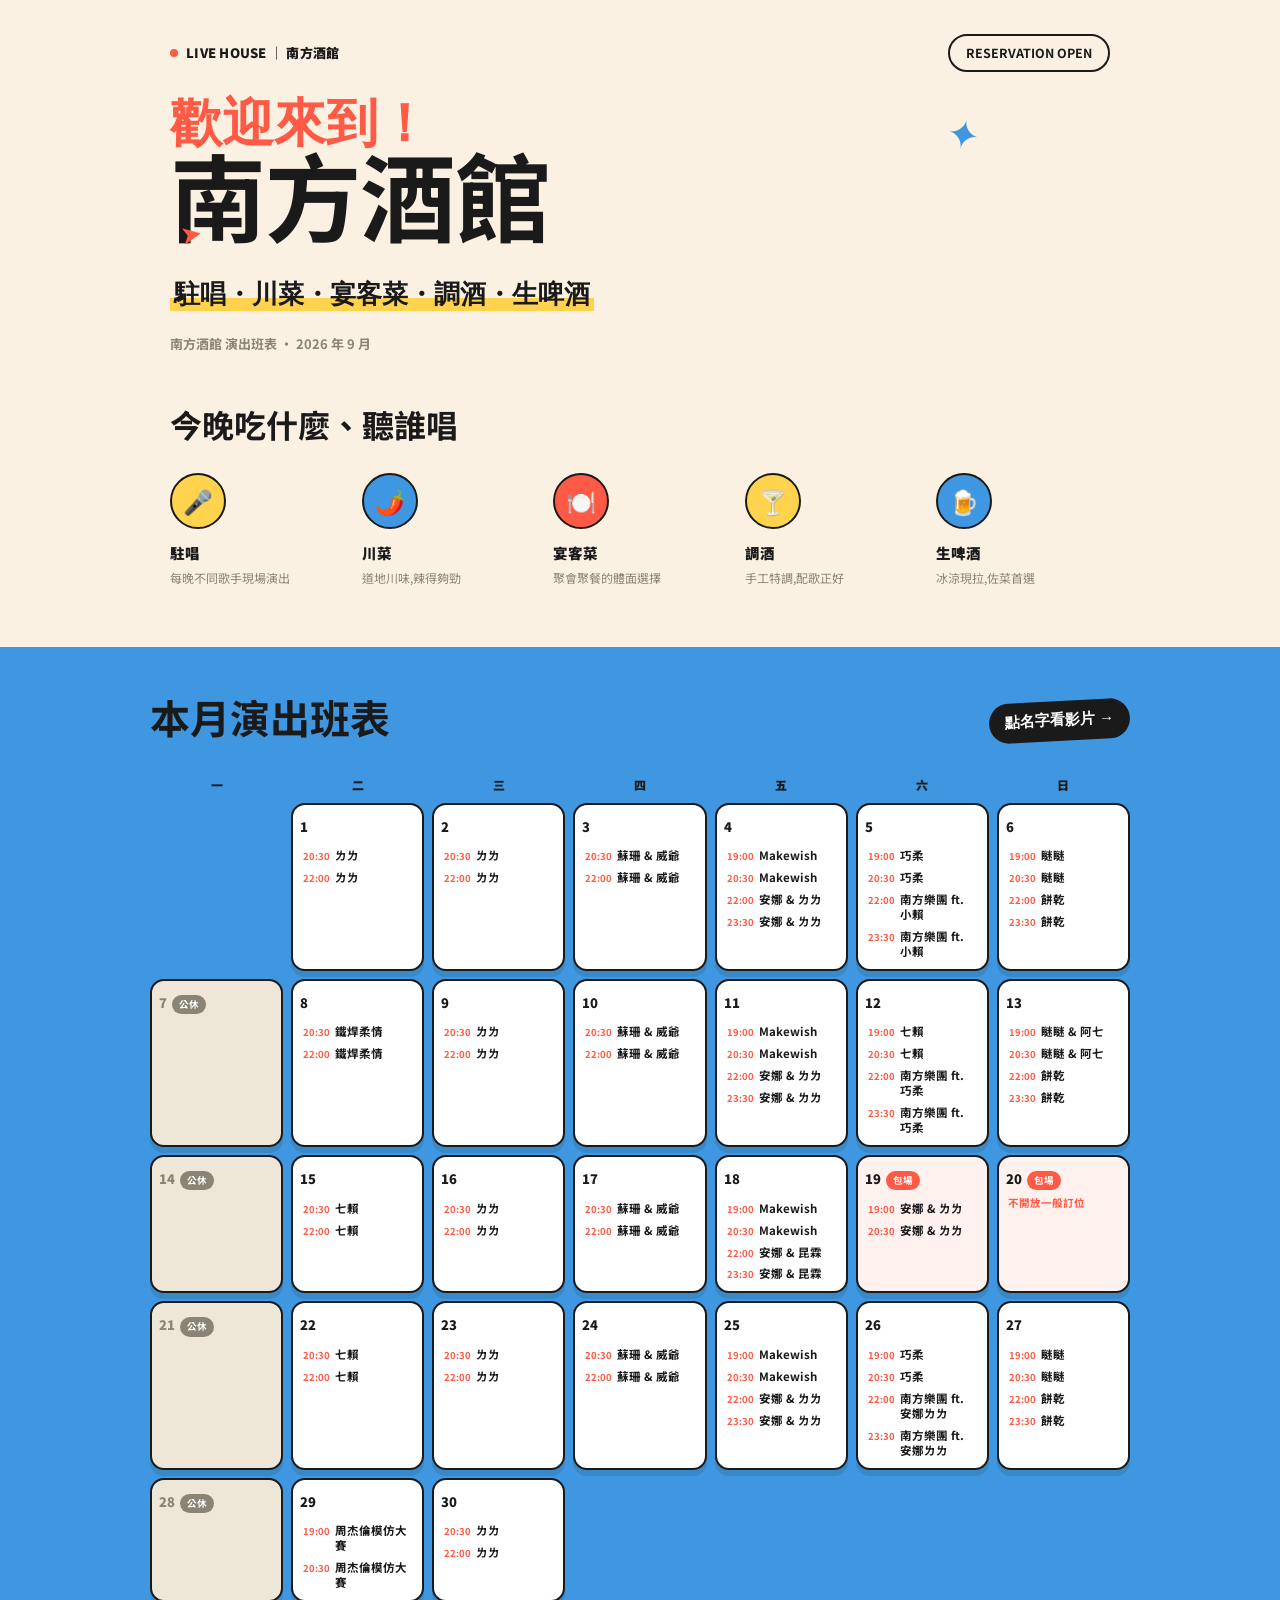
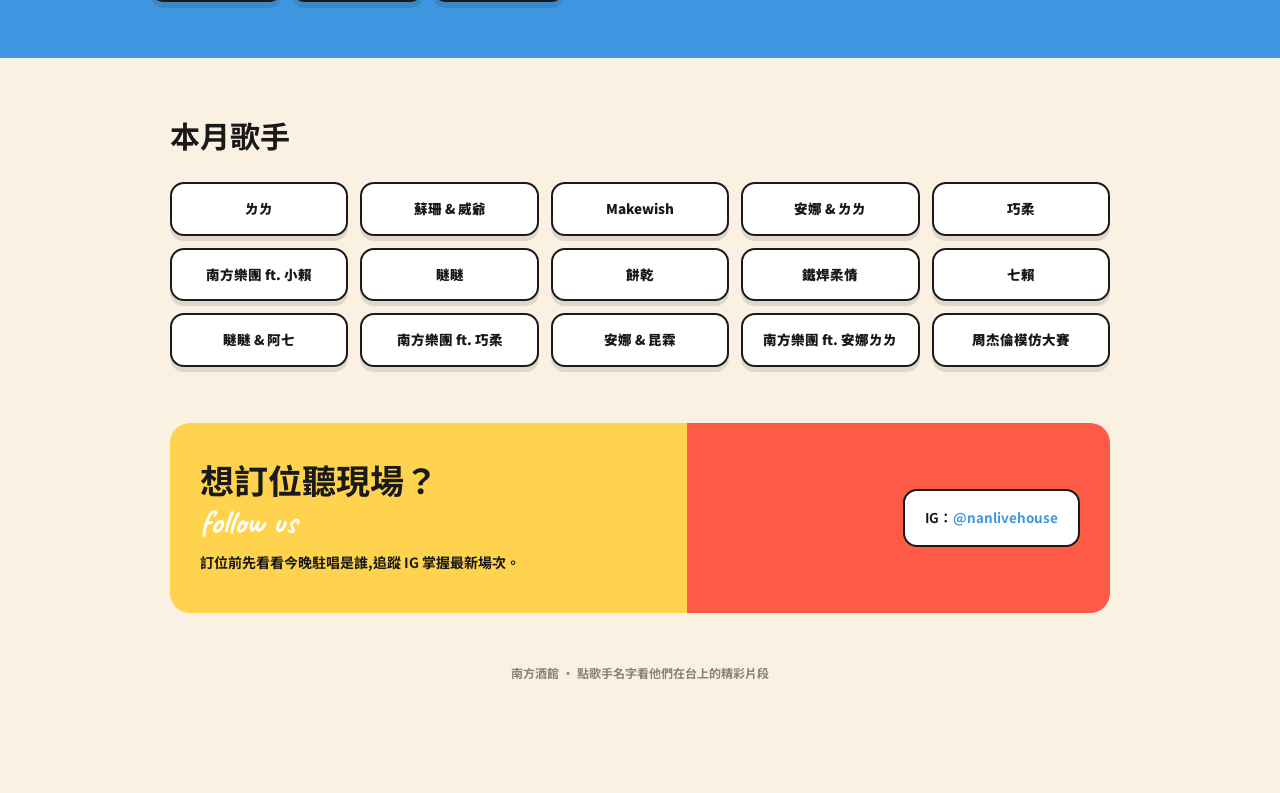
==== commit c2242f25: "Update index.html" ====
--- a/index.html
+++ b/index.html
@@ -17,7 +17,7 @@
 
   <div class="hero-headline">
     <span class="doodle d1">✦</span>
-    <p class="hand-hello">歡迎來到</p>
+    <p class="hand-hello">歡迎來到！</p>
     <h1 class="big-title">南方酒館</h1>
     <span class="doodle d2">➤</span>
   </div>
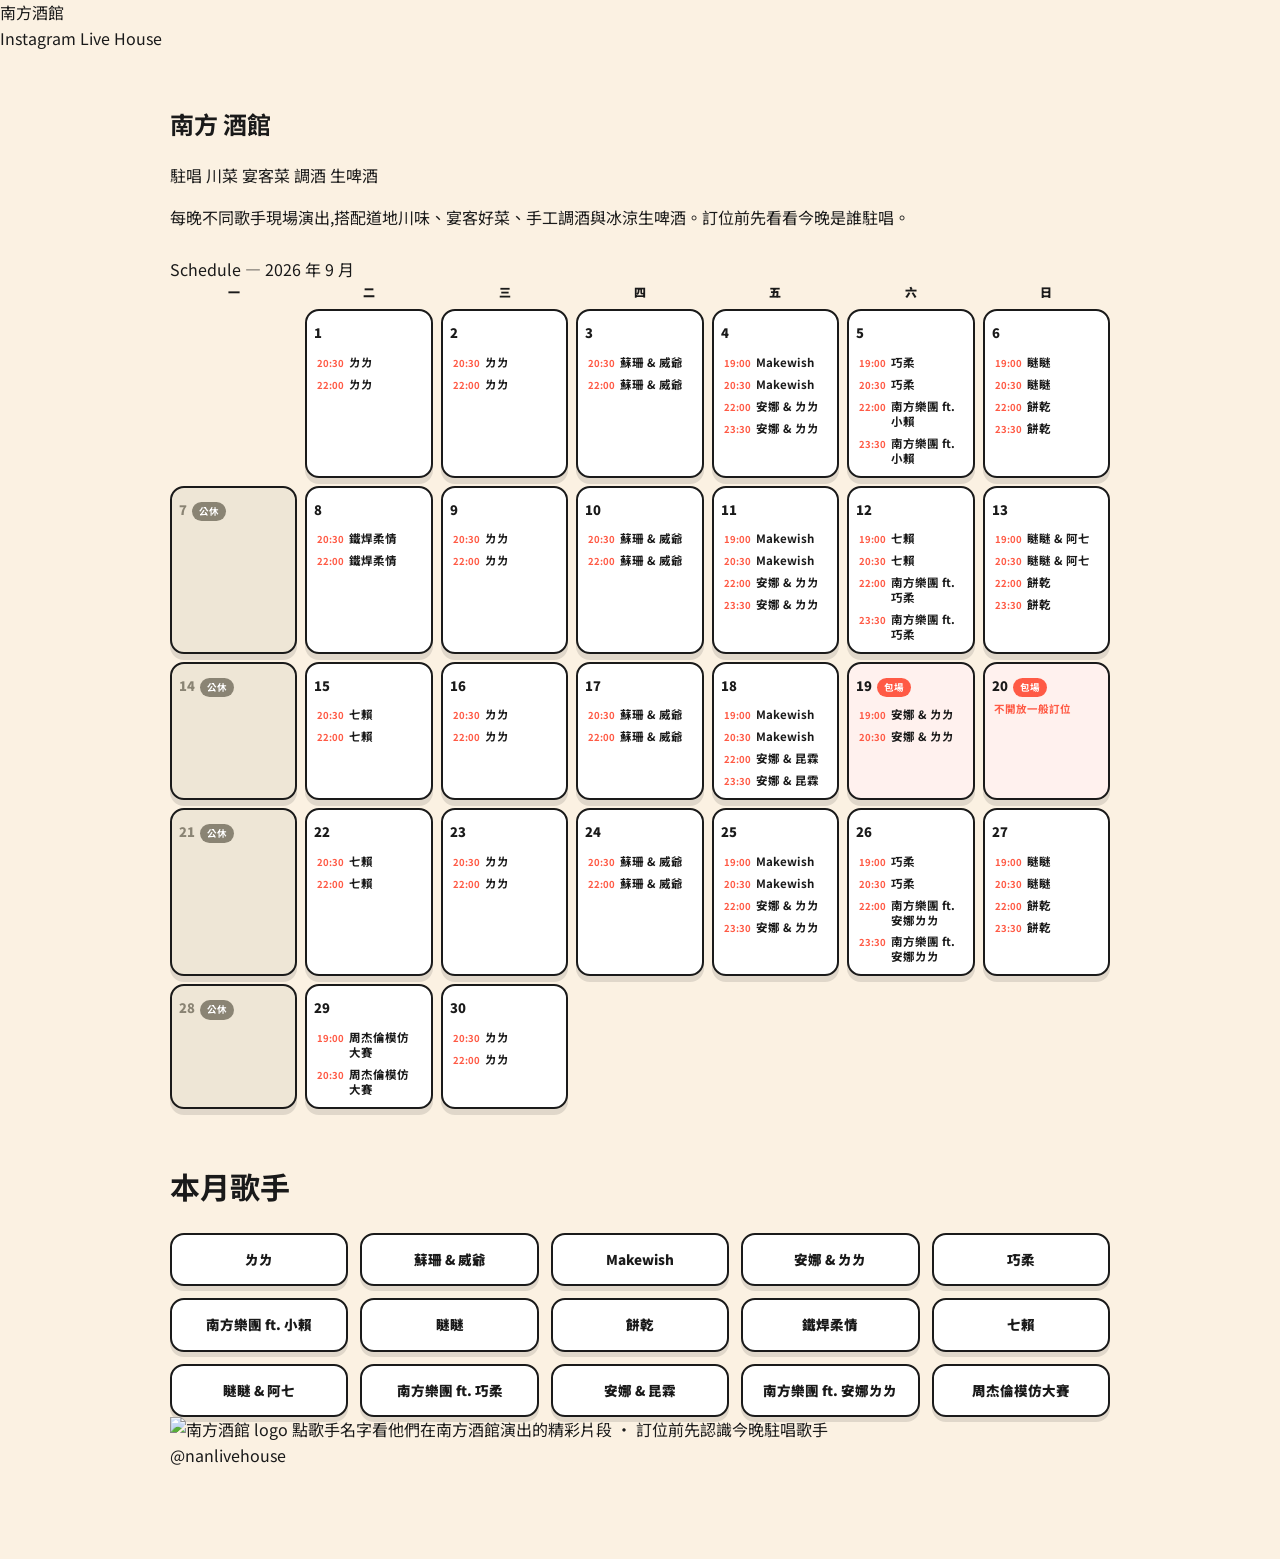
==== commit 4f734e90: "Update index.html" ====
--- a/index.html
+++ b/index.html
@@ -9,96 +9,57 @@
 </head>
 <body>
 
-<div class="hero">
-  <div class="hero-top">
-    <div class="eyebrow"><span class="dot"></span>LIVE HOUSE ｜ 南方酒館</div>
-    <div class="portfolio-pill">RESERVATION OPEN</div>
-  </div>
+<header class="top-nav">
+  <div class="wordmark">南方酒館</div>
+  <nav>
+    <a href="https://www.instagram.com/nanlivehouse/" target="_blank" rel="noopener">Instagram</a>
+    <span>Live House</span>
+  </nav>
+</header>
 
-  <div class="hero-headline">
-    <span class="doodle d1">✦</span>
-    <p class="hand-hello">歡迎來到！</p>
-    <h1 class="big-title">南方酒館</h1>
-    <span class="doodle d2">➤</span>
-  </div>
-
-  <div class="tagline-wrap">
-    <span class="tagline">駐唱・川菜・宴客菜・調酒・生啤酒</span>
-  </div>
-
-  <div class="hero-meta" id="month-sub">Loading…</div>
-</div>
-
-<section class="feature-section">
-  <h2 class="feature-heading">今晚吃什麼、聽誰唱</h2>
-  <div class="feature-row">
-    <div class="feature-item">
-      <div class="feature-icon">🎤</div>
-      <h3>駐唱</h3>
-      <p>每晚不同歌手現場演出</p>
+<section class="hero">
+  <h1 class="hero-title">
+    <span>南方</span>
+    <span class="accent">酒館</span>
+  </h1>
+  <div class="hero-bottom">
+    <div class="hero-tags">
+      <span>駐唱</span>
+      <span>川菜</span>
+      <span>宴客菜</span>
+      <span>調酒</span>
+      <span>生啤酒</span>
     </div>
-    <div class="feature-item">
-      <div class="feature-icon">🌶️</div>
-      <h3>川菜</h3>
-      <p>道地川味,辣得夠勁</p>
-    </div>
-    <div class="feature-item">
-      <div class="feature-icon">🍽️</div>
-      <h3>宴客菜</h3>
-      <p>聚會聚餐的體面選擇</p>
-    </div>
-    <div class="feature-item">
-      <div class="feature-icon">🍸</div>
-      <h3>調酒</h3>
-      <p>手工特調,配歌正好</p>
-    </div>
-    <div class="feature-item">
-      <div class="feature-icon">🍺</div>
-      <h3>生啤酒</h3>
-      <p>冰涼現拉,佐菜首選</p>
-    </div>
+    <p class="hero-blurb">每晚不同歌手現場演出,搭配道地川味、宴客好菜、手工調酒與冰涼生啤酒。訂位前先看看今晚是誰駐唱。</p>
   </div>
 </section>
 
-<section class="schedule-band">
-  <div class="schedule-inner">
-    <div class="schedule-heading-row">
-      <h2 class="schedule-heading">本月演出班表</h2>
-      <span class="mini-badge">點名字看影片 →</span>
-    </div>
+<main class="wrap">
+
+  <section class="schedule">
+    <div class="eyebrow-label" id="month-sub">Schedule</div>
 
     <div class="weekday-row">
       <div>一</div><div>二</div><div>三</div><div>四</div><div>五</div><div>六</div><div>日</div>
     </div>
 
     <div class="cal-grid" id="cal-grid"></div>
-  </div>
-</section>
-
-<main class="wrap">
+  </section>
 
   <h2 class="section-title">本月歌手</h2>
   <div class="act-grid" id="act-grid"></div>
 
-  <div class="cta-band" style="margin-top:56px;">
-    <div class="cta-left">
-      <h2>想訂位聽現場？<br><span class="accent">follow us</span></h2>
-      <p>訂位前先看看今晚駐唱是誰,追蹤 IG 掌握最新場次。</p>
-    </div>
-    <div class="cta-right">
-      IG：<a href="https://www.instagram.com/nanlivehouse/" target="_blank" rel="noopener">@nanlivehouse</a>
-    </div>
-  </div>
-
-  <footer class="site-footer">
-    南方酒館 · 點歌手名字看他們在台上的精彩片段
+  <footer>
+    <img src="logo.png" alt="南方酒館 logo" class="footer-logo">
+    點歌手名字看他們在南方酒館演出的精彩片段 · 訂位前先認識今晚駐唱歌手<br>
+    <a href="https://www.instagram.com/nanlivehouse/" target="_blank" rel="noopener">@nanlivehouse</a>
   </footer>
 
 </main>
 
 <script src="data.js"></script>
 <script>
-  document.getElementById('month-sub').textContent = MONTH_SUBLABEL + ' · ' + MONTH_LABEL;
+  document.getElementById('month-sub').textContent = 'Schedule — ' + MONTH_LABEL;
   document.title = '南方酒館｜' + MONTH_LABEL + ' 演出班表';
 
   const calGrid = document.getElementById('cal-grid');
@@ -121,6 +82,7 @@
     let html = `<span class="date-num">${day}</span>`;
     if (info.closed) html += `<span class="tag closed-tag">公休</span>`;
     if (info.private) html += `<span class="tag private-tag">包場</span>`;
+    if (info.tag) html += `<span class="tag note-tag">${info.tag}</span>`;
 
     if (!info.closed) {
       if (info.sets && info.sets.length) {
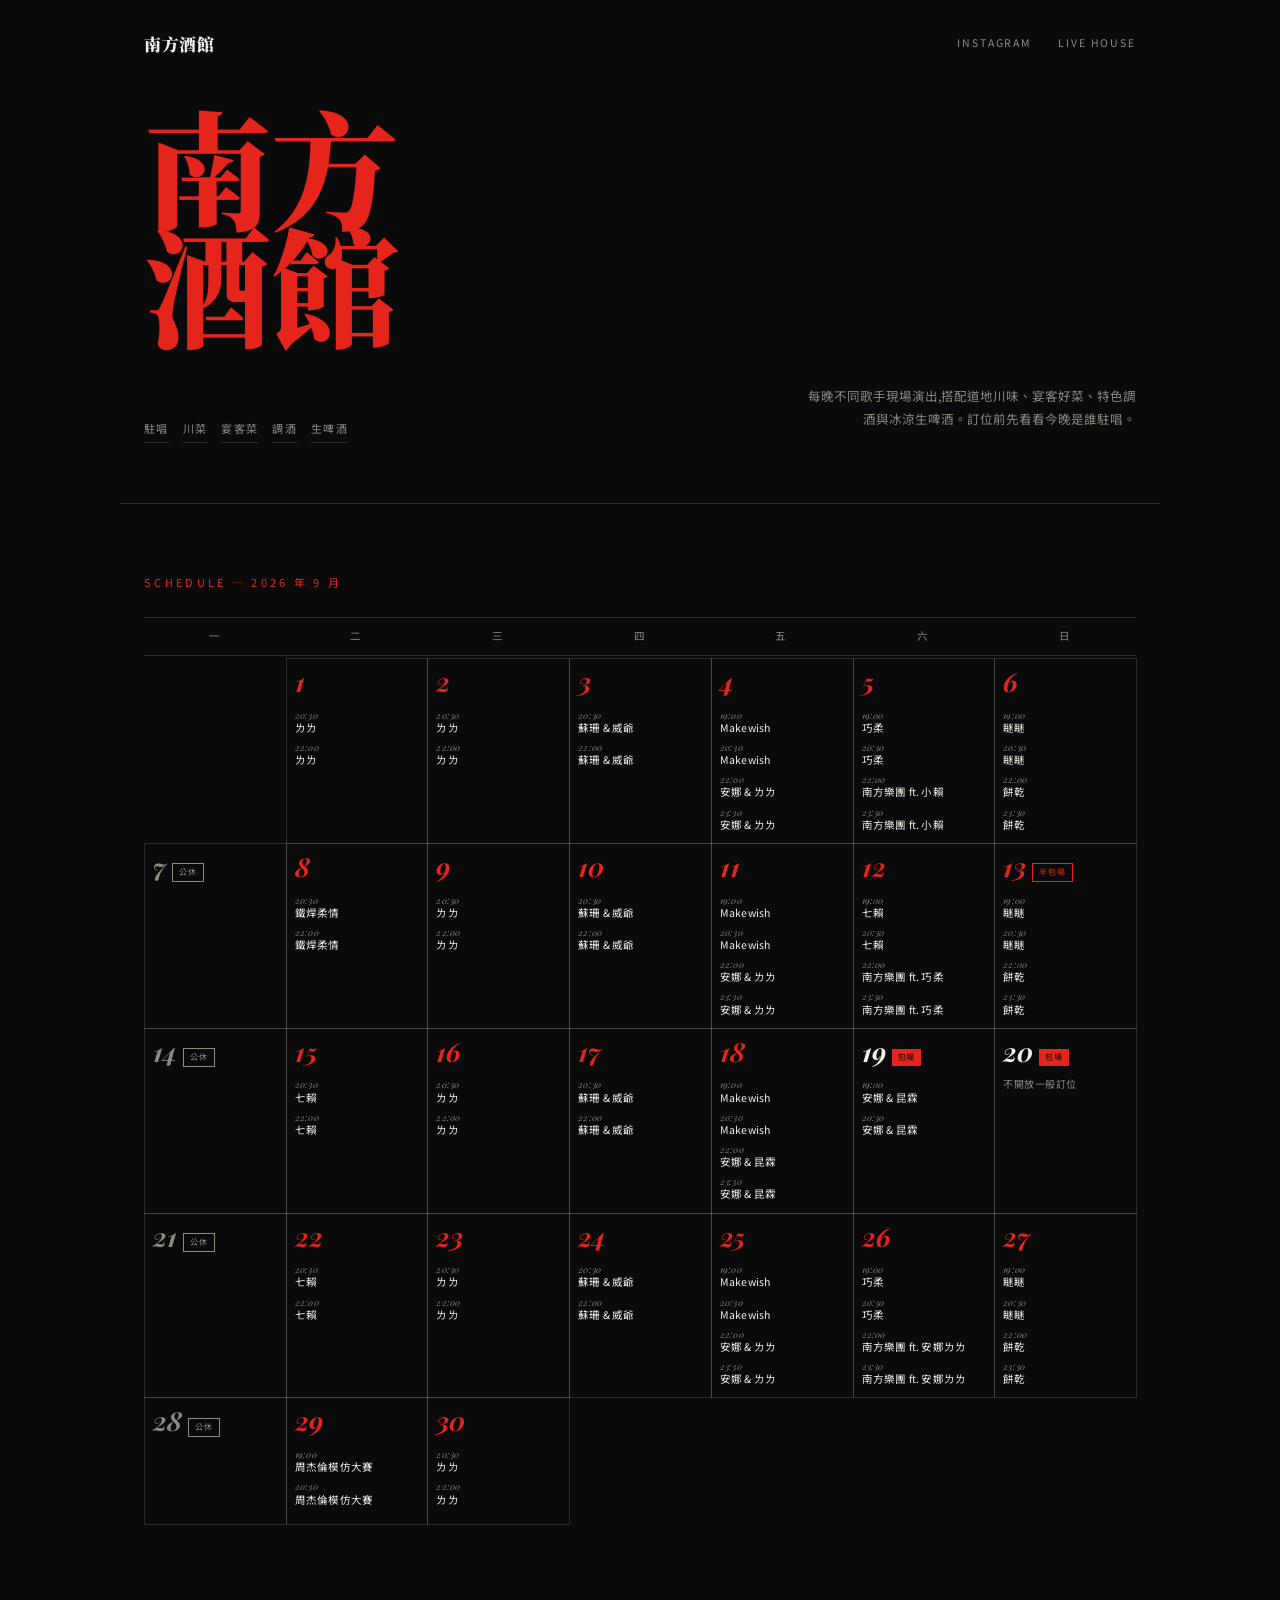
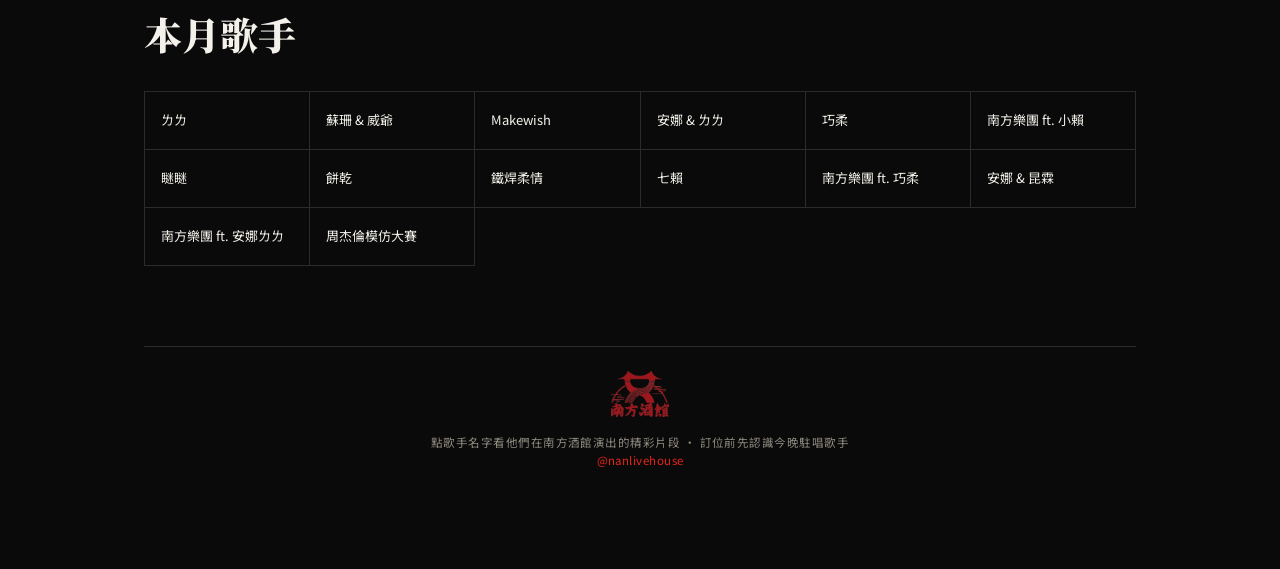
==== commit cac989a9: "Update index.html" ====
--- a/index.html
+++ b/index.html
@@ -30,7 +30,7 @@
       <span>調酒</span>
       <span>生啤酒</span>
     </div>
-    <p class="hero-blurb">每晚不同歌手現場演出,搭配道地川味、宴客好菜、手工調酒與冰涼生啤酒。訂位前先看看今晚是誰駐唱。</p>
+    <p class="hero-blurb">每晚不同歌手現場演出,搭配道地川味、宴客好菜、特色調酒與冰涼生啤酒。訂位前先看看今晚是誰駐唱。</p>
   </div>
 </section>
 
--- a/style.css
+++ b/style.css
@@ -1,18 +1,16 @@
-@import url('https://fonts.googleapis.com/css2?family=Archivo+Black&family=Caveat:wght@600;700&family=Noto+Sans+TC:wght@400;500;700;900&display=swap');
+@import url('https://fonts.googleapis.com/css2?family=Playfair+Display:ital,wght@0,700;0,900;1,700&family=Noto+Serif+TC:wght@700;900&family=Noto+Sans+TC:wght@400;500;700&display=swap');
 
 :root{
-  --cream:  #fbf1e2;
-  --ink:    #1a1a1a;
-  --yellow: #ffd34d;
-  --coral:  #ff5a45;
-  --blue:   #3e97e0;
-  --white:  #ffffff;
-  --muted:  #8a8474;
-  --line:   #1a1a1a;
-
-  --display: 'Archivo Black', 'Noto Sans TC', sans-serif;
-  --hand: 'Caveat', cursive;
-  --sans: 'Noto Sans TC', sans-serif;
+  --black:  #0a0a0a;
+  --panel:  #111111;
+  --red:    #e5241c;
+  --white:  #f3f1ea;
+  --muted:  #8f8a80;
+  --line:   rgba(243,241,234,0.14);
+
+  --serif-cjk: 'Noto Serif TC', serif;
+  --serif-en:  'Playfair Display', serif;
+  --sans:      'Noto Sans TC', sans-serif;
 }
 
 *{ box-sizing: border-box; }
@@ -20,313 +18,229 @@
 
 body{
   margin: 0;
-  background: var(--cream);
-  color: var(--ink);
+  background: var(--black);
+  color: var(--white);
   font-family: var(--sans);
   line-height: 1.6;
   -webkit-font-smoothing: antialiased;
 }
 
 a{ color: inherit; text-decoration: none; }
-:focus-visible{ outline: 3px solid var(--blue); outline-offset: 2px; }
-
-.wrap{ max-width: 980px; margin: 0 auto; padding: 0 20px 90px; }
-
-/* ---------- hero ---------- */
-
-.hero{
-  max-width: 980px;
+:focus-visible{ outline: 2px solid var(--red); outline-offset: 3px; }
+
+.wrap{ max-width: 1040px; margin: 0 auto; padding: 0 24px 100px; }
+
+/* ---------- top nav ---------- */
+
+.top-nav{
+  max-width: 1040px;
   margin: 0 auto;
-  padding: 34px 20px 10px;
-  position: relative;
-}
-
-.hero-top{
+  padding: 30px 24px 0;
   display: flex;
   align-items: center;
   justify-content: space-between;
-  gap: 16px;
+}
+.wordmark{
+  font-family: var(--serif-cjk);
+  font-weight: 900;
+  font-size: 17px;
+  letter-spacing: 0.04em;
+}
+.top-nav nav{ display: flex; gap: 26px; }
+.top-nav nav a, .top-nav nav span{
+  font-size: 10.5px;
+  letter-spacing: 0.18em;
+  color: var(--muted);
+  text-transform: uppercase;
+}
+.top-nav nav a:hover{ color: var(--red); }
+
+/* ---------- hero ---------- */
+
+.hero{
+  max-width: 1040px;
+  margin: 30px auto 0;
+  padding: 20px 24px 60px;
+  border-bottom: 1px solid var(--line);
+  position: relative;
+}
+
+.hero-title{
+  font-family: var(--serif-cjk);
+  font-weight: 900;
+  font-size: clamp(56px, 13vw, 128px);
+  line-height: 0.92;
+  margin: 0;
+  letter-spacing: -0.01em;
+}
+.hero-title span{ display: block; color: var(--red); }
+
+.hero-bottom{
+  display: flex;
+  flex-wrap: wrap;
+  justify-content: space-between;
+  align-items: flex-end;
+  gap: 20px;
+  margin-top: 30px;
+}
+
+.hero-tags{
+  display: flex;
+  flex-wrap: wrap;
+  gap: 14px;
+}
+.hero-tags span{
+  font-size: 11px;
+  letter-spacing: 0.12em;
+  text-transform: uppercase;
+  color: var(--muted);
+  border-bottom: 1px solid var(--line);
+  padding-bottom: 4px;
+}
+
+.hero-blurb{
+  max-width: 340px;
+  font-size: 12.5px;
+  line-height: 1.8;
+  color: var(--muted);
+  text-align: right;
+}
+
+/* ---------- schedule section ---------- */
+
+.schedule{ padding-top: 70px; }
+
+.eyebrow-label{
+  font-size: 11px;
+  letter-spacing: 0.3em;
+  color: var(--red);
+  text-transform: uppercase;
   margin-bottom: 26px;
-}
-
-.eyebrow{
-  font-weight: 900;
-  font-size: 13px;
-  letter-spacing: 0.02em;
-  display: flex;
-  align-items: center;
-  gap: 8px;
-}
-.eyebrow .dot{ width: 8px; height: 8px; border-radius: 50%; background: var(--coral); display: inline-block; }
-
-.portfolio-pill{
-  font-weight: 700;
-  font-size: 12.5px;
-  border: 2px solid var(--ink);
-  border-radius: 999px;
-  padding: 7px 16px;
-}
-
-.stamp{
-  width: 92px; height: 92px;
-  border-radius: 50%;
-  background: var(--yellow);
-  border: 2px solid var(--ink);
-  display: flex;
-  align-items: center;
-  justify-content: center;
-  text-align: center;
-  font-family: var(--hand);
-  font-weight: 700;
-  font-size: 15px;
-  line-height: 1.15;
-  transform: rotate(8deg);
-  flex: none;
-}
-
-.hero-headline{ position: relative; }
-
-.hand-hello{
-  font-family: var(--hand);
-  font-weight: 700;
-  color: var(--coral);
-  font-size: clamp(34px, 7vw, 52px);
-  margin: 0;
-  line-height: 1;
-}
-
-.big-title{
-  font-family: var(--display);
-  font-size: clamp(46px, 11vw, 96px);
-  line-height: 0.98;
-  margin: 6px 0 0;
-  letter-spacing: -0.01em;
-}
-
-.tagline-wrap{ margin: 24px 0 8px; }
-.tagline{
-  display: inline;
-  font-family: var(--hand);
-  font-weight: 700;
-  font-size: clamp(20px, 3.4vw, 26px);
-  background: linear-gradient(transparent 62%, var(--yellow) 62%);
-  padding: 0 4px;
-}
-
-.hero-meta{
-  margin-top: 18px;
-  font-size: 13px;
-  color: var(--muted);
-  font-weight: 700;
-}
-
-/* doodle asterisk accents */
-.doodle{
-  position: absolute;
-  font-family: var(--display);
-  color: var(--blue);
-  pointer-events: none;
-  user-select: none;
-}
-.doodle.d1{ top: 6px; right: 130px; font-size: 40px; transform: rotate(12deg); }
-.doodle.d2{ bottom: -6px; left: 10px; font-size: 26px; color: var(--coral); transform: rotate(-10deg); }
-
-/* ---------- feature row (what we offer) ---------- */
-
-.feature-section{ padding: 46px 20px 10px; max-width: 980px; margin: 0 auto; }
-
-.feature-heading{
-  font-family: var(--display);
-  font-size: clamp(24px, 4vw, 32px);
-  line-height: 1.15;
-  margin: 0 0 26px;
-}
-
-.feature-row{
-  display: grid;
-  grid-template-columns: repeat(5, 1fr);
-  gap: 18px;
-}
-
-.feature-item{ text-align: left; }
-
-.feature-icon{
-  width: 56px; height: 56px;
-  border-radius: 50%;
-  border: 2px solid var(--ink);
-  display: flex;
-  align-items: center;
-  justify-content: center;
-  font-size: 24px;
-  margin-bottom: 12px;
-}
-.feature-item:nth-child(5n+1) .feature-icon{ background: var(--yellow); }
-.feature-item:nth-child(5n+2) .feature-icon{ background: var(--blue); }
-.feature-item:nth-child(5n+3) .feature-icon{ background: var(--coral); }
-.feature-item:nth-child(5n+4) .feature-icon{ background: var(--yellow); }
-.feature-item:nth-child(5n+5) .feature-icon{ background: var(--blue); }
-
-.feature-item h3{ font-size: 14.5px; margin: 0 0 5px; font-weight: 900; }
-.feature-item p{ font-size: 12px; color: var(--muted); margin: 0; line-height: 1.5; }
-
-/* ---------- schedule section (selected work equivalent) ---------- */
-
-.schedule-band{
-  background: var(--blue);
-  margin-top: 50px;
-  padding: 42px 20px 56px;
-}
-
-.schedule-inner{ max-width: 980px; margin: 0 auto; }
-
-.schedule-heading-row{
-  display: flex;
-  align-items: center;
-  justify-content: space-between;
-  gap: 16px;
-  margin-bottom: 22px;
-}
-
-.schedule-heading{
-  font-family: var(--display);
-  font-size: clamp(26px, 5vw, 40px);
-  color: var(--ink);
-  margin: 0;
-}
-
-.mini-badge{
-  background: var(--ink);
-  color: var(--white);
-  font-family: var(--hand);
-  font-weight: 700;
-  font-size: 15px;
-  padding: 8px 16px;
-  border-radius: 999px;
-  transform: rotate(-3deg);
-  white-space: nowrap;
 }
 
 .weekday-row{
   display: grid;
   grid-template-columns: repeat(7, 1fr);
-  gap: 8px;
-  margin-bottom: 8px;
+  border-top: 1px solid var(--line);
+  border-bottom: 1px solid var(--line);
+  margin-bottom: 2px;
 }
 .weekday-row div{
   text-align: center;
-  font-weight: 900;
-  font-size: 12px;
-  color: var(--ink);
-}
-
-.cal-grid{ display: grid; grid-template-columns: repeat(7, 1fr); gap: 8px; }
+  font-size: 10.5px;
+  letter-spacing: 0.15em;
+  color: var(--muted);
+  padding: 10px 0;
+  text-transform: uppercase;
+}
+
+.cal-grid{
+  display: grid;
+  grid-template-columns: repeat(7, 1fr);
+}
 
 .day-card{
-  background: var(--white);
-  border: 2px solid var(--ink);
-  border-radius: 14px;
-  min-height: 116px;
-  padding: 8px 7px;
-  box-shadow: 0 6px 0 rgba(26,26,26,0.12);
-}
-.day-card.empty{ background: transparent; border: none; box-shadow: none; }
-.day-card.closed{ background: #eee6d6; color: var(--muted); }
-.day-card.private{ background: #fff1ee; }
-
-.date-num{ font-weight: 900; font-size: 13px; }
+  border: 1px solid var(--line);
+  margin: 0 -1px -1px 0;
+  min-height: 128px;
+  padding: 10px 8px;
+}
+.day-card.empty{ min-height: 128px; border-color: transparent; }
+
+.date-num{
+  font-family: var(--serif-en);
+  font-weight: 700;
+  font-style: italic;
+  font-size: 26px;
+  color: var(--red);
+  line-height: 1;
+}
+
+.day-card.closed .date-num{ color: var(--muted); }
+.day-card.private .date-num{ color: var(--white); }
 
 .tag{
   display: inline-block;
-  margin-left: 5px;
-  font-size: 9.5px;
-  font-weight: 700;
-  padding: 2px 7px;
-  border-radius: 999px;
-}
-.tag.closed-tag{ background: var(--muted); color: var(--white); }
-.tag.private-tag{ background: var(--coral); color: var(--white); }
-
-.lineup{ list-style: none; margin: 8px 0 0; padding: 0; display: flex; flex-direction: column; gap: 3px; }
+  margin-left: 6px;
+  font-size: 8px;
+  letter-spacing: 0.1em;
+  text-transform: uppercase;
+  padding: 2px 6px;
+  vertical-align: middle;
+}
+.tag.closed-tag{ border: 1px solid var(--muted); color: var(--muted); }
+.tag.private-tag{ background: var(--red); color: var(--black); }
+.tag.note-tag{ border: 1px solid var(--red); color: var(--red); }
+
+.lineup{ list-style: none; margin: 10px 0 0; padding: 0; display: flex; flex-direction: column; gap: 5px; }
 
 .lineup li a{
-  display: flex;
-  align-items: baseline;
-  gap: 5px;
+  display: block;
+  font-size: 10.5px;
+  letter-spacing: 0.02em;
+  color: var(--white);
+  line-height: 1.35;
+  border-bottom: 1px solid transparent;
+}
+.lineup li a:hover, .lineup li a:focus-visible{ color: var(--red); border-bottom-color: var(--red); }
+.lineup .time{
+  display: block;
+  font-family: var(--serif-en);
+  font-size: 9px;
+  font-style: italic;
+  color: var(--muted);
+}
+.private-note{ font-size: 10px; color: var(--muted); margin-top: 8px; letter-spacing: 0.05em; }
+
+/* ---------- act index ---------- */
+
+.section-title{
+  font-family: var(--serif-cjk);
+  font-weight: 900;
+  font-size: clamp(26px, 4.5vw, 38px);
+  margin: 80px 0 26px;
+  color: var(--white);
+}
+
+.act-grid{
+  display: grid;
+  grid-template-columns: repeat(auto-fill, minmax(160px, 1fr));
+  border-top: 1px solid var(--line);
+  border-left: 1px solid var(--line);
+}
+
+.act-chip{
+  border-right: 1px solid var(--line);
+  border-bottom: 1px solid var(--line);
+  padding: 18px 16px;
+  font-size: 13px;
+  color: var(--white);
+  transition: background 0.15s ease, color 0.15s ease;
+}
+.act-chip:hover, .act-chip:focus-visible{ background: var(--red); color: var(--black); }
+
+/* ---------- footer ---------- */
+
+footer{
+  margin-top: 80px;
+  padding-top: 24px;
+  border-top: 1px solid var(--line);
+  color: var(--muted);
   font-size: 11.5px;
-  font-weight: 700;
-  color: var(--ink);
-  line-height: 1.3;
-  padding: 2px 3px;
-  border-radius: 6px;
-  transition: background 0.12s ease;
-}
-.lineup li a:hover, .lineup li a:focus-visible{ background: var(--yellow); }
-.lineup .time{ font-size: 9.5px; font-weight: 700; color: var(--coral); flex: none; }
-.private-note{ font-size: 10.5px; color: var(--coral); font-weight: 700; padding: 4px 2px; }
-
-/* ---------- act index chips ---------- */
-
-.section-title{
-  font-family: var(--display);
-  font-size: clamp(22px, 4vw, 30px);
-  margin: 56px 0 20px;
-}
-
-.act-grid{ display: grid; grid-template-columns: repeat(auto-fill, minmax(150px, 1fr)); gap: 12px; }
-
-.act-chip{
-  background: var(--white);
-  border: 2px solid var(--ink);
-  border-radius: 14px;
-  padding: 14px 16px;
-  font-weight: 900;
-  font-size: 13.5px;
+  letter-spacing: 0.04em;
   text-align: center;
-  box-shadow: 0 5px 0 rgba(26,26,26,0.12);
-  transition: transform 0.12s ease, background 0.12s ease;
-}
-.act-chip:hover, .act-chip:focus-visible{ background: var(--yellow); transform: translateY(-2px); }
-
-/* ---------- footer CTA ---------- */
-
-.cta-band{
-  margin-top: 60px;
-  background: linear-gradient(90deg, var(--yellow) 0%, var(--yellow) 55%, var(--coral) 55%, var(--coral) 100%);
-  border-radius: 20px;
-  padding: 40px 30px;
-  display: flex;
-  flex-wrap: wrap;
-  gap: 20px;
-  align-items: center;
-  justify-content: space-between;
-}
-.cta-left h2{
-  font-family: var(--display);
-  font-size: clamp(24px, 4.5vw, 34px);
-  margin: 0;
-  line-height: 1.15;
-}
-.cta-left h2 .accent{ font-family: var(--hand); color: var(--white); -webkit-text-stroke: 0; }
-.cta-left p{ margin: 10px 0 0; font-weight: 700; font-size: 14px; max-width: 320px; }
-
-.cta-right{
-  background: var(--white);
-  border: 2px solid var(--ink);
-  border-radius: 14px;
-  padding: 16px 20px;
-  font-size: 13.5px;
-  font-weight: 700;
-}
-.cta-right a{ color: var(--blue); }
-
-footer.site-footer{
-  margin-top: 30px;
-  text-align: center;
-  font-size: 12px;
-  color: var(--muted);
-  font-weight: 700;
-  padding: 20px;
-}
+}
+footer a{ color: var(--red); }
+
+.footer-logo{
+  display: block;
+  height: 46px;
+  width: auto;
+  margin: 0 auto 16px;
+  opacity: 0.82;
+}
+
+@media (prefers-reduced-motion: reduce){ *{ scroll-behavior: auto !important; } }
 
 /* ---------- act detail page ---------- */
 
@@ -334,86 +248,88 @@
   display: inline-flex;
   align-items: center;
   gap: 6px;
-  font-weight: 900;
+  font-size: 10.5px;
+  letter-spacing: 0.2em;
+  text-transform: uppercase;
+  color: var(--muted);
+  margin: 30px 0 40px;
+}
+.back-link:hover{ color: var(--red); }
+
+.act-hero{
+  border-bottom: 1px solid var(--line);
+  padding-bottom: 36px;
+  margin-bottom: 30px;
+}
+.act-hero .kicker{
+  font-size: 11px;
+  letter-spacing: 0.3em;
+  color: var(--red);
+  text-transform: uppercase;
+}
+.act-hero h1{
+  font-family: var(--serif-cjk);
+  font-weight: 900;
+  font-size: clamp(38px, 8vw, 72px);
+  margin: 14px 0 0;
+  line-height: 1.05;
+}
+
+.dates-row{ display: flex; flex-wrap: wrap; gap: 16px; margin-top: 24px; }
+.date-pill{
+  font-family: var(--serif-en);
+  font-style: italic;
   font-size: 13px;
-  margin: 30px 0 26px;
-}
-.back-link:hover{ color: var(--coral); }
-
-.act-hero{
-  background: var(--white);
-  border: 2px solid var(--ink);
-  border-radius: 20px;
-  box-shadow: 0 8px 0 rgba(26,26,26,0.1);
-  padding: 32px 28px;
-  margin-bottom: 20px;
-}
-.act-hero .kicker{ font-family: var(--hand); font-weight: 700; color: var(--coral); font-size: 20px; }
-.act-hero h1{ font-family: var(--display); font-size: clamp(28px, 6vw, 46px); margin: 6px 0 0; }
-
-.dates-row{ display: flex; flex-wrap: wrap; gap: 8px; margin-top: 20px; }
-.date-pill{
-  font-weight: 900;
-  font-size: 12px;
-  padding: 6px 12px;
-  background: var(--blue);
-  border: 2px solid var(--ink);
-  border-radius: 999px;
-}
-
-.profile-grid{ display: grid; grid-template-columns: repeat(auto-fill, minmax(220px, 1fr)); gap: 16px; }
-
-.profile-card{
-  background: var(--white);
-  border: 2px solid var(--ink);
-  border-radius: 16px;
-  box-shadow: 0 6px 0 rgba(26,26,26,0.1);
-  overflow: hidden;
-}
+  color: var(--red);
+  border-bottom: 1px solid var(--line);
+  padding-bottom: 4px;
+}
+
+.profile-grid{
+  display: grid;
+  grid-template-columns: repeat(auto-fill, minmax(220px, 1fr));
+  border-top: 1px solid var(--line);
+  border-left: 1px solid var(--line);
+}
+
+.profile-card{ border-right: 1px solid var(--line); border-bottom: 1px solid var(--line); padding: 20px 22px; }
 .profile-card .profile-label{
-  font-weight: 900;
-  font-size: 12px;
-  background: var(--yellow);
-  padding: 8px 14px;
-  border-bottom: 2px solid var(--ink);
-}
-.profile-card .profile-value{ font-size: 14px; padding: 14px; line-height: 1.7; white-space: pre-line; }
+  font-size: 10px;
+  letter-spacing: 0.2em;
+  text-transform: uppercase;
+  color: var(--red);
+  margin-bottom: 10px;
+}
+.profile-card .profile-value{ font-size: 14px; line-height: 1.75; color: var(--white); white-space: pre-line; }
 
 .video-grid{ display: grid; grid-template-columns: repeat(auto-fill, minmax(280px, 1fr)); gap: 20px; }
 
-.video-embed{
-  background: var(--white);
-  border: 2px solid var(--ink);
-  border-radius: 16px;
-  box-shadow: 0 6px 0 rgba(26,26,26,0.1);
-  overflow: hidden;
-}
+.video-embed{ border: 1px solid var(--line); overflow: hidden; background: var(--panel); }
 .video-embed iframe, .video-embed blockquote{ width: 100% !important; margin: 0 !important; }
 
 .empty-state{
-  background: var(--white);
-  border: 2px dashed var(--muted);
-  border-radius: 16px;
-  padding: 40px 24px;
+  border: 1px dashed var(--line);
+  padding: 48px 24px;
   text-align: center;
   color: var(--muted);
-  font-size: 14px;
-}
-.empty-state .big{ font-family: var(--display); font-size: 17px; color: var(--ink); margin-bottom: 8px; }
-
-@media (prefers-reduced-motion: reduce){ *{ scroll-behavior: auto !important; } }
-
-@media (max-width: 780px){
-  .feature-row{ grid-template-columns: repeat(2, 1fr); }
-  .doodle.d1{ display: none; }
+  font-size: 13px;
+}
+.empty-state .big{
+  font-family: var(--serif-cjk);
+  font-weight: 900;
+  font-size: 20px;
+  color: var(--white);
+  margin-bottom: 10px;
 }
 
 @media (max-width: 680px){
-  .cal-grid, .weekday-row{ grid-template-columns: repeat(7, minmax(0,1fr)); gap: 5px; }
-  .day-card{ padding: 5px 4px; min-height: 100px; border-radius: 10px; }
-  .lineup li a{ font-size: 9px; flex-direction: column; align-items: flex-start; gap: 0; }
-  .lineup .time{ font-size: 8px; }
-  .weekday-row div{ font-size: 10px; }
-  .cta-band{ flex-direction: column; align-items: flex-start; }
-  .stamp{ width: 72px; height: 72px; font-size: 12px; }
-}
+  .cal-grid, .weekday-row{ grid-template-columns: repeat(7, minmax(0,1fr)); }
+  .day-card{ padding: 6px 4px; min-height: 104px; }
+  .date-num{ font-size: 17px; }
+  .lineup li a{ font-size: 8.5px; }
+  .lineup .time{ font-size: 7.5px; }
+  .weekday-row div{ font-size: 8px; padding: 7px 0; }
+  .hero-bottom{ flex-direction: column; align-items: flex-start; }
+  .hero-blurb{ text-align: left; }
+  .tag{ display: block; margin: 4px 0 0; width: fit-content; }
+}
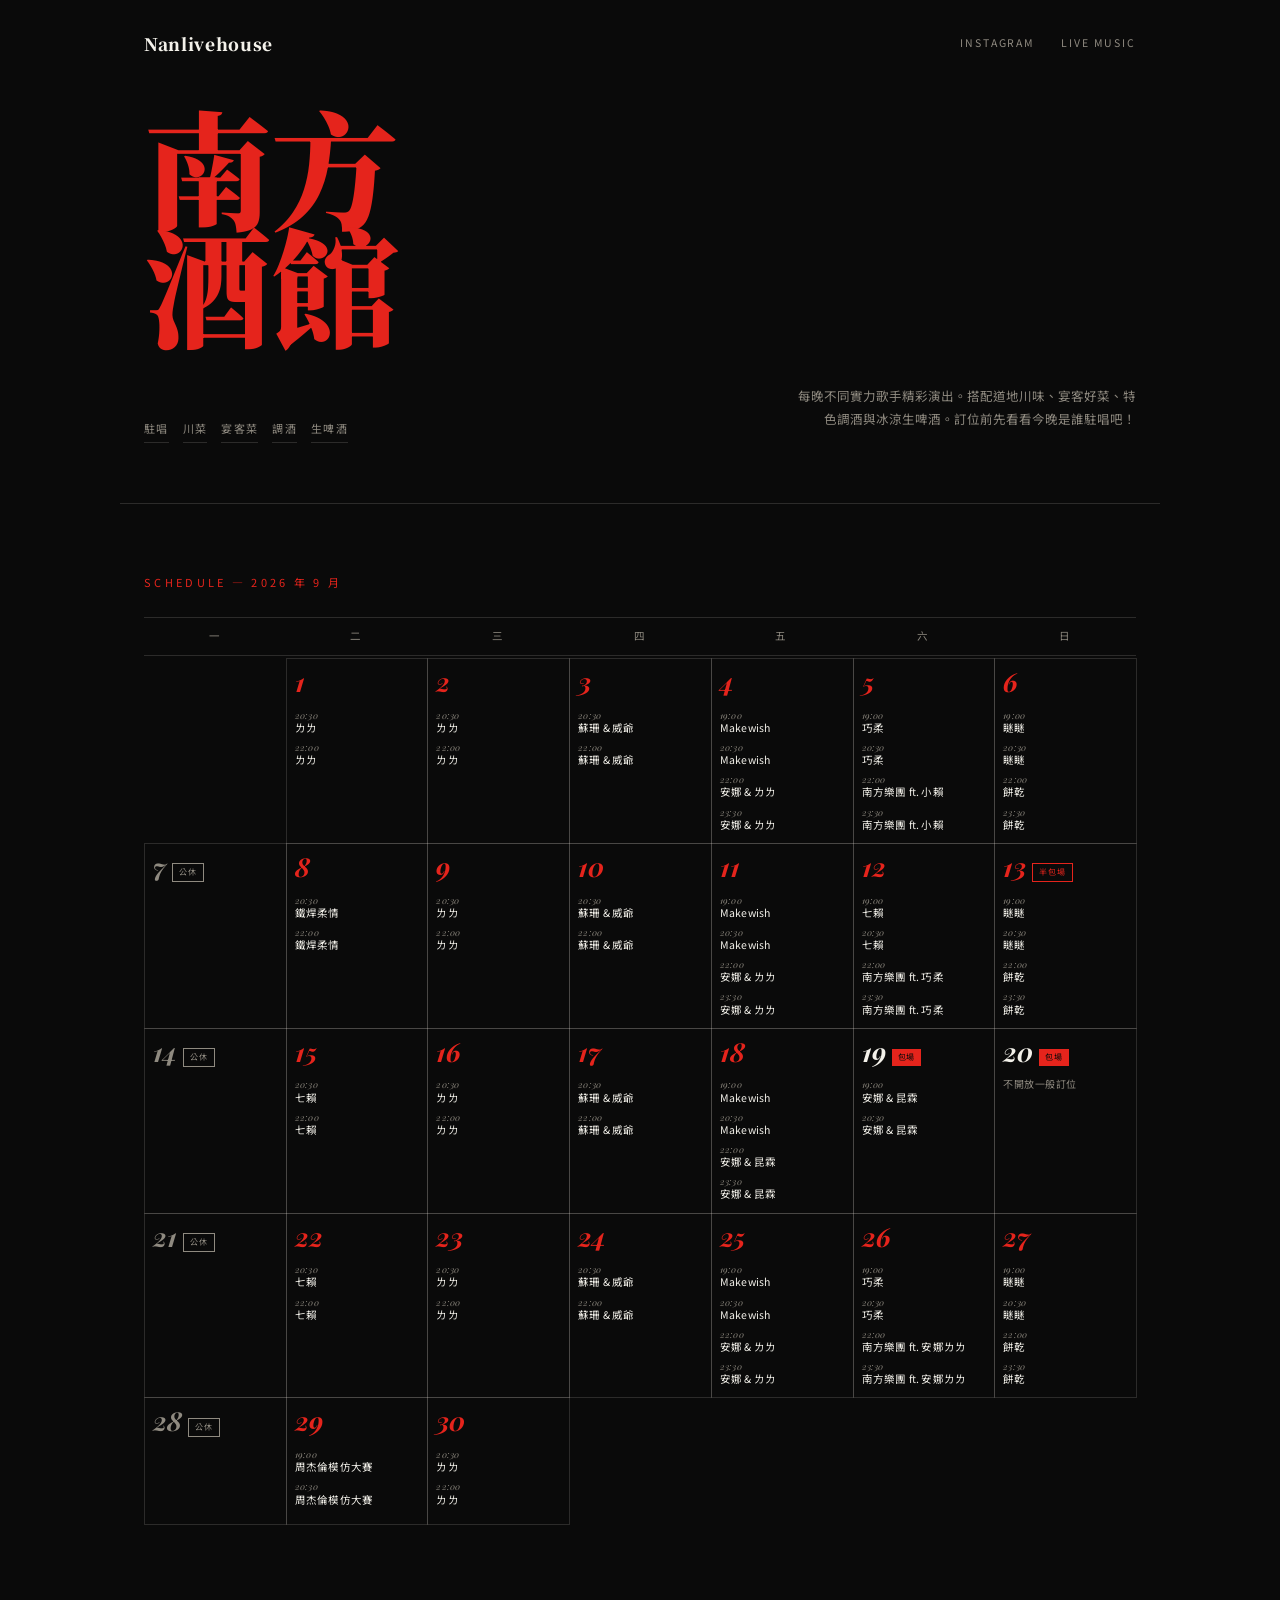
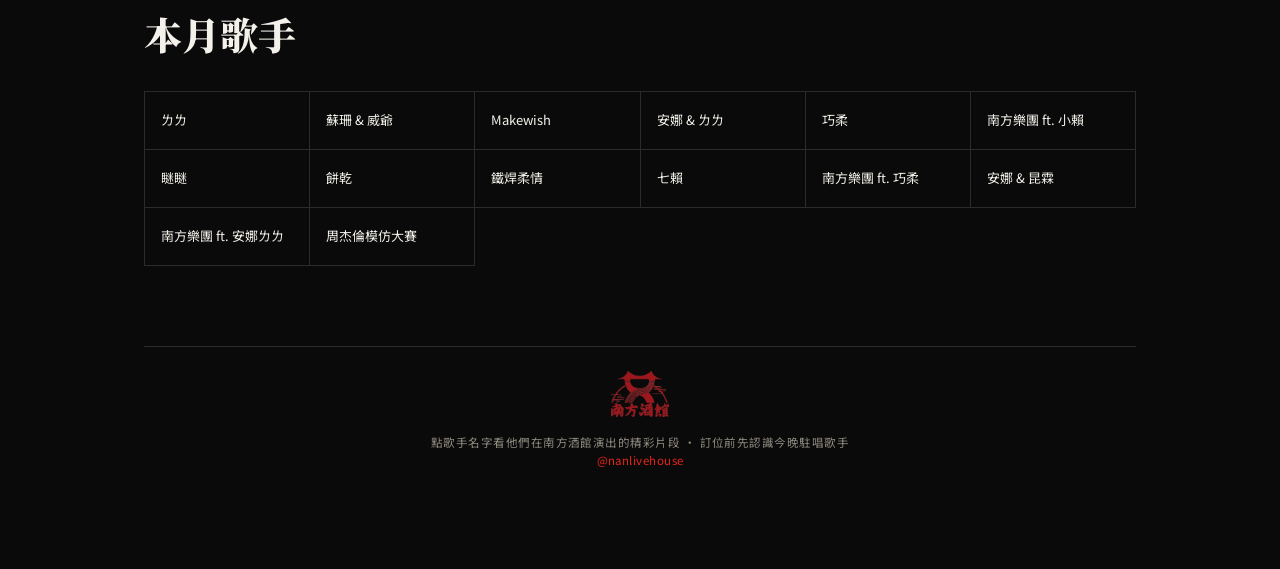
==== commit 0cea6db4: "Update index.html" ====
--- a/index.html
+++ b/index.html
@@ -10,10 +10,10 @@
 <body>
 
 <header class="top-nav">
-  <div class="wordmark">南方酒館</div>
+  <div class="wordmark">Nanlivehouse</div>
   <nav>
     <a href="https://www.instagram.com/nanlivehouse/" target="_blank" rel="noopener">Instagram</a>
-    <span>Live House</span>
+    <span>Live Music</span>
   </nav>
 </header>
 
@@ -30,7 +30,7 @@
       <span>調酒</span>
       <span>生啤酒</span>
     </div>
-    <p class="hero-blurb">每晚不同歌手現場演出,搭配道地川味、宴客好菜、特色調酒與冰涼生啤酒。訂位前先看看今晚是誰駐唱。</p>
+    <p class="hero-blurb">每晚不同實力歌手精彩演出。搭配道地川味、宴客好菜、特色調酒與冰涼生啤酒。訂位前先看看今晚是誰駐唱吧！</p>
   </div>
 </section>
 
